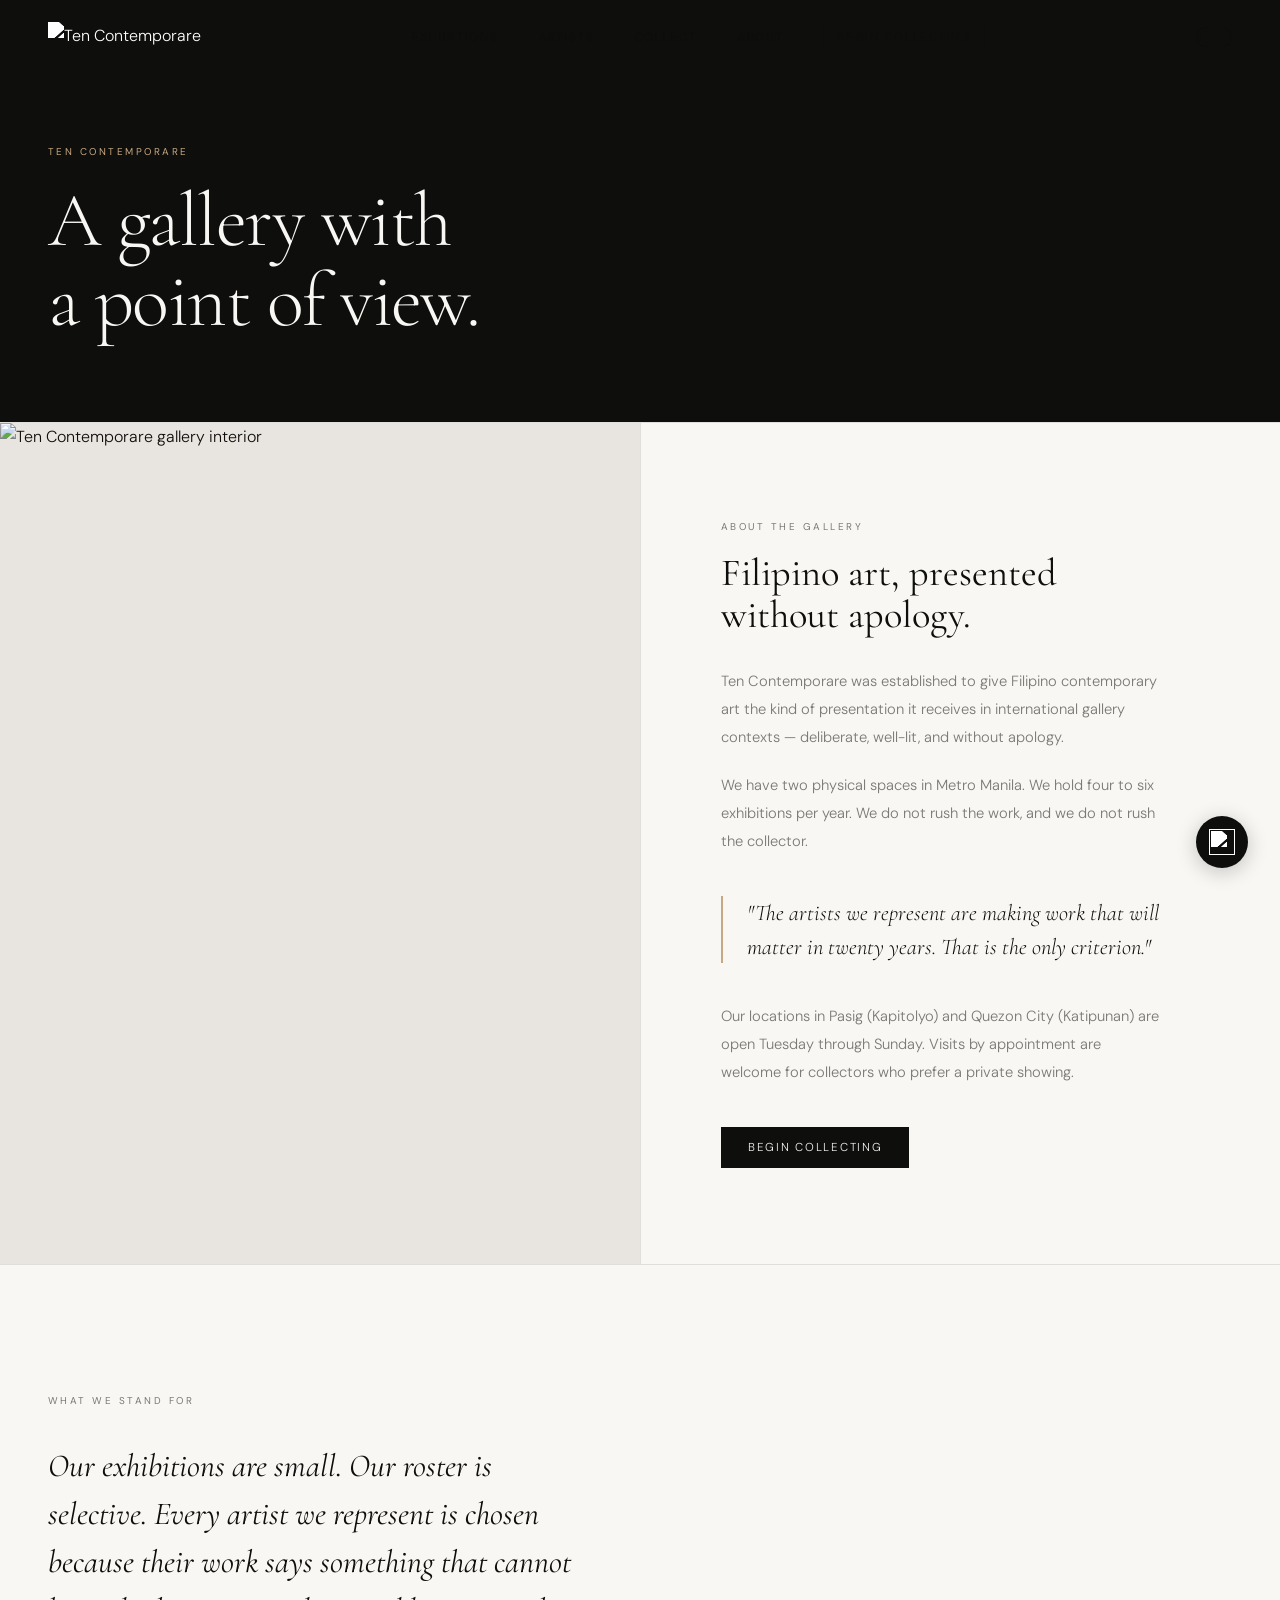
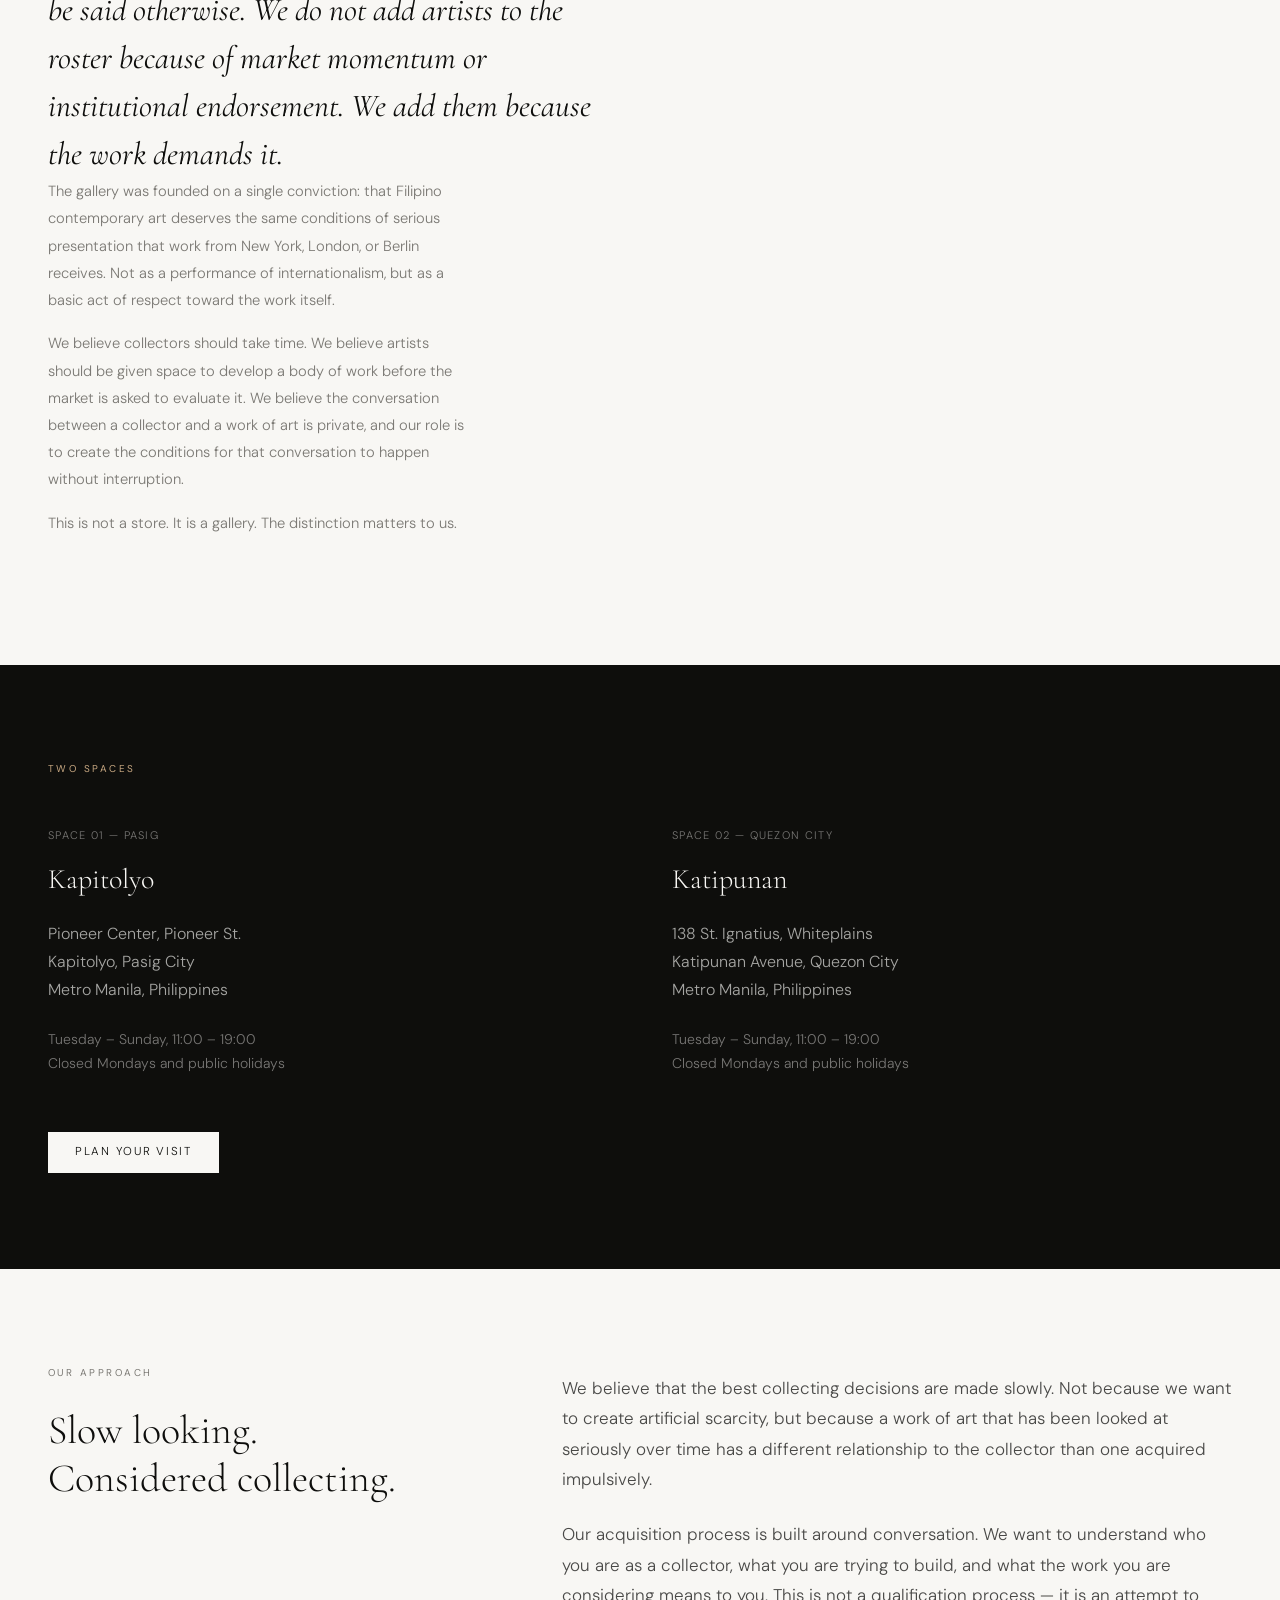
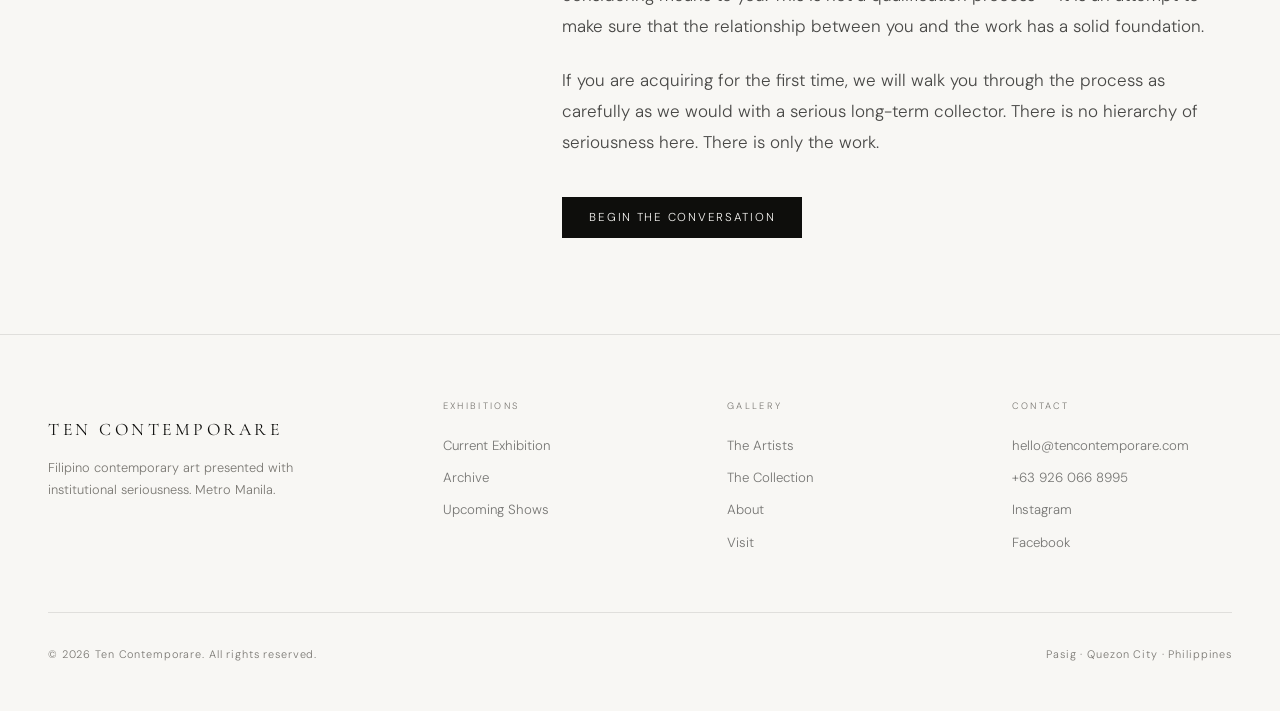
==== about.html @ de9a2a3c "Add multi-page site with dark mode, flatten structure - Bring in 6 sub-pages: about, artists, contac" ====
<!DOCTYPE html>
<html lang="en">
<head>
  <meta charset="UTF-8">
  <meta name="viewport" content="width=device-width, initial-scale=1.0">
  <title>About — Ten Contemporare</title>
  <meta name="description" content="Ten Contemporare is a Filipino contemporary art gallery with spaces in Pasig and Quezon City, Metro Manila. Established to present Filipino art with institutional seriousness.">
  <meta property="og:title" content="About — Ten Contemporare">
  <meta property="og:description" content="A gallery with a point of view. Filipino contemporary art presented with institutional seriousness.">
  <meta property="og:image" content="https://tencontemporare.com/og-image.jpg">
  <meta property="og:url" content="https://tencontemporare.com/about">
  <meta name="twitter:card" content="summary_large_image">
  <link rel="preconnect" href="https://fonts.googleapis.com">
  <link rel="preconnect" href="https://fonts.gstatic.com" crossorigin>
  <link href="https://fonts.googleapis.com/css2?family=Cormorant+Garamond:ital,wght@0,300;0,400;0,600;1,300;1,400;1,600&family=DM+Sans:ital,opsz,wght@0,9..40,300;0,9..40,400;0,9..40,500;1,9..40,300;1,9..40,400&display=swap" rel="stylesheet">
  <link rel="stylesheet" href="main.css">
  <script>(function(){var t=localStorage.getItem('tc-theme');if(t)document.documentElement.setAttribute('data-theme',t);}());</script>
</head>
<body>

<a href="#main" class="skip-link">Skip to content</a>

<div id="scrollProgress"></div>

<nav id="navbar">
  <div class="nav-inner">
    <a href="/" class="nav-logo" aria-label="Ten Contemporare Home">
      <span class="nav-logo-text">Ten Contemporare</span>
    </a>
    <div class="nav-links">
      <a href="/exhibitions">Exhibitions</a>
      <a href="/artists">Artists</a>
      <a href="/#collect">Collect</a>
      <a href="/about" aria-current="page">About</a>
      <a href="/#collect" class="nav-cta">Begin Collecting</a>
    </div>
    <button class="theme-toggle" role="switch" aria-checked="false" aria-label="Switch to dark mode"></button>
    <button class="nav-menu-btn" id="menuBtn" aria-label="Open menu">
      <span></span><span></span>
    </button>
  </div>
</nav>

<div class="mobile-menu" id="mobileMenu">
  <a href="/exhibitions" class="mm-link">Exhibitions</a>
  <a href="/artists" class="mm-link">Artists</a>
  <a href="/#collect" class="mm-link">Collect</a>
  <a href="/about" class="mm-link">About</a>
  <a href="/#collect" class="mm-link mm-cta">Begin Collecting</a>
</div>

<main id="main">

<!-- ═══════════════════════════
     PAGE HEADER
════════════════════════════ -->
<header class="inner-header">
  <div style="max-width:1400px;margin:0 auto;">
    <span class="eyebrow gold">Ten Contemporare</span>
    <h1 class="display-title" style="margin-top:1rem;">A gallery with<br>a point of view.</h1>
  </div>
</header>

<!-- ═══════════════════════════
     ABOUT — IMAGE + CONTENT
════════════════════════════ -->
<section class="about-section">
  <div class="about-image">
    <!-- PLACEHOLDER: replace with Ten Contemporare gallery interior photography -->
    <img
      src="https://images.unsplash.com/photo-1518998053901-5348d3961a04?w=1200&q=80"
      alt="Ten Contemporare gallery interior"
      loading="eager"
    >
  </div>
  <div class="about-content">
    <span class="eyebrow">About the Gallery</span>
    <h2 class="about-title">Filipino art, presented<br>without apology.</h2>
    <div class="about-body">
      <p>Ten Contemporare was established to give Filipino contemporary art the kind of presentation it receives in international gallery contexts — deliberate, well-lit, and without apology.</p>
      <p>We have two physical spaces in Metro Manila. We hold four to six exhibitions per year. We do not rush the work, and we do not rush the collector.</p>
    </div>
    <blockquote class="about-quote">
      "The artists we represent are making work that will matter in twenty years. That is the only criterion."
    </blockquote>
    <div class="about-body">
      <p>Our locations in Pasig (Kapitolyo) and Quezon City (Katipunan) are open Tuesday through Sunday. Visits by appointment are welcome for collectors who prefer a private showing.</p>
    </div>
    <a href="/#collect" class="btn-primary" style="margin-top:2.5rem;">Begin Collecting</a>
  </div>
</section>

<!-- ═══════════════════════════
     GALLERY STATEMENT
════════════════════════════ -->
<section class="statement-section">
  <div class="statement-inner">
    <span class="statement-label eyebrow">What We Stand For</span>
    <p class="statement-body">Our exhibitions are small. Our roster is selective. Every artist we represent is chosen because their work says something that cannot be said otherwise. We do not add artists to the roster because of market momentum or institutional endorsement. We add them because the work demands it.</p>
    <div class="statement-detail">
      <p>The gallery was founded on a single conviction: that Filipino contemporary art deserves the same conditions of serious presentation that work from New York, London, or Berlin receives. Not as a performance of internationalism, but as a basic act of respect toward the work itself.</p>
      <p>We believe collectors should take time. We believe artists should be given space to develop a body of work before the market is asked to evaluate it. We believe the conversation between a collector and a work of art is private, and our role is to create the conditions for that conversation to happen without interruption.</p>
      <p>This is not a store. It is a gallery. The distinction matters to us.</p>
    </div>
  </div>
</section>

<!-- ═══════════════════════════
     TWO SPACES
════════════════════════════ -->
<section style="padding:6rem 48px;background:var(--black);">
  <div style="max-width:1400px;margin:0 auto;">
    <span class="eyebrow gold" style="display:block;margin-bottom:3rem;">Two Spaces</span>
    <div style="display:grid;grid-template-columns:1fr 1fr;gap:4rem;">
      <div>
        <p style="color:rgba(248,247,244,0.45);font-size:0.6875rem;letter-spacing:0.12em;text-transform:uppercase;margin-bottom:0.75rem;">Space 01 — Pasig</p>
        <h3 style="font-family:'Cormorant Garamond',serif;font-size:1.75rem;font-weight:300;color:var(--white);margin-bottom:1rem;">Kapitolyo</h3>
        <p style="color:rgba(248,247,244,0.65);line-height:1.75;">Pioneer Center, Pioneer St.<br>Kapitolyo, Pasig City<br>Metro Manila, Philippines</p>
        <p style="margin-top:1.5rem;color:rgba(248,247,244,0.45);font-size:0.875rem;">Tuesday – Sunday, 11:00 – 19:00<br>Closed Mondays and public holidays</p>
      </div>
      <div>
        <p style="color:rgba(248,247,244,0.45);font-size:0.6875rem;letter-spacing:0.12em;text-transform:uppercase;margin-bottom:0.75rem;">Space 02 — Quezon City</p>
        <h3 style="font-family:'Cormorant Garamond',serif;font-size:1.75rem;font-weight:300;color:var(--white);margin-bottom:1rem;">Katipunan</h3>
        <p style="color:rgba(248,247,244,0.65);line-height:1.75;">138 St. Ignatius, Whiteplains<br>Katipunan Avenue, Quezon City<br>Metro Manila, Philippines</p>
        <p style="margin-top:1.5rem;color:rgba(248,247,244,0.45);font-size:0.875rem;">Tuesday – Sunday, 11:00 – 19:00<br>Closed Mondays and public holidays</p>
      </div>
    </div>
    <div style="margin-top:3.5rem;">
      <a href="/visit" class="btn-primary light">Plan Your Visit</a>
    </div>
  </div>
</section>

<!-- ═══════════════════════════
     APPROACH
════════════════════════════ -->
<section style="padding:6rem 48px;">
  <div style="max-width:1400px;margin:0 auto;display:grid;grid-template-columns:1fr 1.6fr;gap:6rem;align-items:start;">
    <div>
      <span class="eyebrow">Our Approach</span>
      <h2 style="font-family:'Cormorant Garamond',serif;font-size:2.5rem;font-weight:300;line-height:1.2;margin-top:1.5rem;">Slow looking.<br>Considered collecting.</h2>
    </div>
    <div style="padding-top:0.5rem;">
      <p style="font-size:1.0625rem;line-height:1.8;color:rgba(14,14,12,0.75);margin-bottom:1.5rem;">We believe that the best collecting decisions are made slowly. Not because we want to create artificial scarcity, but because a work of art that has been looked at seriously over time has a different relationship to the collector than one acquired impulsively.</p>
      <p style="font-size:1.0625rem;line-height:1.8;color:rgba(14,14,12,0.75);margin-bottom:1.5rem;">Our acquisition process is built around conversation. We want to understand who you are as a collector, what you are trying to build, and what the work you are considering means to you. This is not a qualification process — it is an attempt to make sure that the relationship between you and the work has a solid foundation.</p>
      <p style="font-size:1.0625rem;line-height:1.8;color:rgba(14,14,12,0.75);">If you are acquiring for the first time, we will walk you through the process as carefully as we would with a serious long-term collector. There is no hierarchy of seriousness here. There is only the work.</p>
      <a href="/#collect" class="btn-primary" style="margin-top:2.5rem;display:inline-block;">Begin the Conversation</a>
    </div>
  </div>
</section>

</main>

<!-- ═══════════════════════════
     FOOTER
════════════════════════════ -->
<footer>
  <div class="footer-inner">
    <div class="footer-top">
      <div>
        <p class="footer-brand-name">Ten Contemporare</p>
        <p class="footer-brand-line">Filipino contemporary art presented with institutional seriousness. Metro Manila.</p>
      </div>
      <div class="footer-col">
        <span class="fc-label">Exhibitions</span>
        <a href="/exhibitions">Current Exhibition</a>
        <a href="/exhibitions">Archive</a>
        <a href="/#collect">Upcoming Shows</a>
      </div>
      <div class="footer-col">
        <span class="fc-label">Gallery</span>
        <a href="/artists">The Artists</a>
        <a href="/works">The Collection</a>
        <a href="/about">About</a>
        <a href="/visit">Visit</a>
      </div>
      <div class="footer-col">
        <span class="fc-label">Contact</span>
        <a href="mailto:hello@tencontemporare.com">hello@tencontemporare.com</a>
        <a href="tel:+639260668995">+63 926 066 8995</a>
        <a href="https://instagram.com/tencontemporare" target="_blank" rel="noopener">Instagram</a>
        <a href="https://facebook.com/tencontemporare" target="_blank" rel="noopener">Facebook</a>
      </div>
    </div>
    <div class="footer-bottom">
      <p>&copy; 2026 Ten Contemporare. All rights reserved.</p>
      <p>Pasig · Quezon City · Philippines</p>
    </div>
  </div>
</footer>

<script src="https://unpkg.com/lenis@1.1.14/dist/lenis.min.js"></script>
<script src="https://cdnjs.cloudflare.com/ajax/libs/gsap/3.12.5/gsap.min.js"></script>
<script src="https://cdnjs.cloudflare.com/ajax/libs/gsap/3.12.5/ScrollTrigger.min.js"></script>
<script src="main.js"></script>
</body>
</html>
---- main.css ----
/* ═══════════════════════════════════════
   Ten Contemporare — Main Stylesheet
   White cube. Warm restraint.
   Cormorant Garamond + DM Sans Light
   Inspired by Hermès, Dior, white cube gallery tradition
════════════════════════════════════════ */

*, *::before, *::after { margin: 0; padding: 0; box-sizing: border-box; }

:root {
  --white:  #F8F7F4;   /* gallery wall — warm off-white */
  --black:  #0E0E0C;   /* warm near-black — all type, borders, wordmark */
  --gold:   #C8A882;   /* single warm accent — used sparingly */
  --mid:    #7A7873;   /* captions, dates, metadata only */
  --border: rgba(14,14,12,0.1);
  --border-strong: rgba(14,14,12,0.18);

  /* Dark section (video) */
  --dark-bg: #0a0a09;
  --dark-border: rgba(248,247,244,0.08);
  --glass: rgba(248,247,244,0.04);
}

html { scroll-behavior: auto; }

body {
  font-family: 'DM Sans', sans-serif;
  font-weight: 300;
  background: var(--white);
  color: var(--black);
  line-height: 1.7;
  -webkit-font-smoothing: antialiased;
  -moz-osx-font-smoothing: grayscale;
  overflow-x: hidden;
}

img { display: block; max-width: 100%; }
a { text-decoration: none; color: inherit; }

/* ── Focus visible — keyboard nav (WCAG AA) ── */
:focus { outline: none; }

:focus-visible {
  outline: 2px solid var(--gold);
  outline-offset: 3px;
}

/* Darker ring on light-bg interactive elements */
.btn-primary:focus-visible,
.btn-secondary:focus-visible,
.nav-cta:focus-visible {
  outline-color: var(--black);
  outline-offset: 4px;
}

/* Skip link for keyboard users */
.skip-link {
  position: absolute;
  top: -100%;
  left: 1rem;
  padding: 0.6em 1.2em;
  background: var(--black);
  color: var(--white);
  font-size: 0.8rem;
  letter-spacing: 0.1em;
  z-index: 99999;
  transition: top 0.2s;
}
.skip-link:focus { top: 1rem; }

/* ── Loader ── */
#loader {
  position: fixed;
  inset: 0;
  background: var(--white);
  z-index: 9999;
  display: flex;
  align-items: center;
  justify-content: center;
  transition: opacity 0.7s ease;
}

.loader-content {
  display: flex;
  flex-direction: column;
  align-items: center;
  gap: 1.75rem;
}

.loader-logo {
  height: 36px;
  width: auto;
}

.loader-wordmark {
  font-family: 'Cormorant Garamond', serif;
  font-size: 1.1rem;
  font-weight: 400;
  letter-spacing: 0.35em;
  text-transform: uppercase;
  color: var(--black);
  opacity: 0.7;
}

.loader-text {
  font-size: 0.6rem;
  letter-spacing: 0.35em;
  text-transform: uppercase;
  color: var(--mid);
}

.loader-bar-track {
  width: 160px;
  height: 1px;
  background: var(--border);
}

.loader-bar-fill {
  height: 100%;
  width: 0%;
  background: var(--gold);
  transition: width 0.3s ease;
}

/* ── Scroll Progress ── */
#scrollProgress {
  position: fixed;
  top: 0; left: 0;
  height: 1px;
  width: 0%;
  background: var(--gold);
  z-index: 10000;
  transition: width 0.1s linear;
}

/* ── Navbar ── */
#navbar {
  position: fixed;
  top: 0;
  left: 0; right: 0;
  z-index: 1000;
  transition: all 0.5s cubic-bezier(0.16,1,0.3,1);
}

.nav-inner {
  max-width: 100%;
  margin: 0 auto;
  padding: 22px 48px;
  display: flex;
  justify-content: space-between;
  align-items: center;
  transition: all 0.5s cubic-bezier(0.16,1,0.3,1);
}

/* Nav starts transparent over hero */
#navbar .nav-inner { background: transparent; }

#navbar.nav-scrolled .nav-inner {
  background: rgba(248,247,244,0.92);
  backdrop-filter: blur(20px);
  -webkit-backdrop-filter: blur(20px);
  border-bottom: 1px solid var(--border);
  padding: 16px 48px;
}

/* Dark context (over video section) */
#navbar.nav-dark .nav-logo-text,
#navbar.nav-dark .nav-links a { color: rgba(248,247,244,0.8); }
#navbar.nav-dark .nav-cta { border-color: rgba(248,247,244,0.3); color: rgba(248,247,244,0.85); }

.nav-logo {
  display: flex;
  align-items: center;
  gap: 0.75rem;
}

.nav-logo-text {
  font-family: 'Cormorant Garamond', serif;
  font-size: 1rem;
  font-weight: 400;
  letter-spacing: 0.2em;
  text-transform: uppercase;
  color: var(--black);
  transition: color 0.3s;
}

.nav-logo-img {
  height: 30px;
  width: auto;
  display: block;
  filter: brightness(0) invert(1);
  transition: filter 0.35s ease;
}
#navbar.nav-scrolled .nav-logo-img { filter: none; }
html[data-theme="dark"] #navbar.nav-scrolled .nav-logo-img { filter: brightness(0) invert(1); }

/* Loader logo */
.loader-logo {
  width: 56px;
  height: auto;
  margin-bottom: 1.75rem;
  opacity: 0.75;
}

/* Mobile menu logo */
.mm-logo {
  width: 44px;
  height: auto;
  opacity: 0.7;
  margin-bottom: 0.5rem;
}
html[data-theme="dark"] .mm-logo { filter: brightness(0) invert(1); }

/* Footer logo */
.footer-logo {
  width: 44px;
  height: auto;
  opacity: 0.65;
  margin-bottom: 1rem;
  display: block;
}
html[data-theme="dark"] .footer-logo { filter: brightness(0) invert(1); }

.nav-links {
  display: flex;
  align-items: center;
  gap: 2.5rem;
}

.nav-links a {
  font-size: 0.72rem;
  font-weight: 400;
  letter-spacing: 0.15em;
  text-transform: uppercase;
  color: var(--black);
  opacity: 0.65;
  transition: opacity 0.2s, color 0.3s;
}

.nav-links a:hover { opacity: 1; }

.nav-cta {
  opacity: 1 !important;
  border: 1px solid var(--border-strong) !important;
  padding: 0.4em 1.1em;
  border-radius: 0;
  transition: background 0.25s, color 0.25s, border-color 0.25s !important;
}

.nav-cta:hover {
  background: var(--black) !important;
  color: var(--white) !important;
  border-color: var(--black) !important;
}

.nav-menu-btn {
  display: none;
  flex-direction: column;
  gap: 5px;
  background: none;
  border: none;
  cursor: pointer;
  padding: 4px;
}

.nav-menu-btn span {
  display: block;
  width: 22px;
  height: 1px;
  background: var(--black);
  transition: all 0.3s ease;
}

.mobile-menu {
  position: fixed;
  inset: 0;
  background: var(--white);
  z-index: 999;
  display: flex;
  flex-direction: column;
  align-items: center;
  justify-content: center;
  gap: 2.5rem;
  opacity: 0;
  pointer-events: none;
  transition: opacity 0.3s ease;
}

.mobile-menu.open { opacity: 1; pointer-events: all; }

.mm-link {
  font-family: 'Cormorant Garamond', serif;
  font-size: 2.4rem;
  font-weight: 400;
  letter-spacing: 0.1em;
  color: var(--black);
  opacity: 0.7;
  transition: opacity 0.2s;
}

.mm-link:hover, .mm-cta { opacity: 1; }

/* ── Theme toggle switch ── */
.theme-toggle {
  background: none;
  border: 1px solid var(--border-strong);
  cursor: pointer;
  width: 36px;
  height: 20px;
  border-radius: 10px;
  position: relative;
  flex-shrink: 0;
  transition: background 0.25s, border-color 0.25s;
  padding: 0;
}
.theme-toggle::after {
  content: '';
  position: absolute;
  top: 3px;
  left: 3px;
  width: 12px;
  height: 12px;
  background: var(--black);
  border-radius: 50%;
  transition: transform 0.25s, background 0.25s;
}
html[data-theme="dark"] .theme-toggle {
  background: rgba(248,247,244,0.12);
  border-color: rgba(248,247,244,0.3);
}
html[data-theme="dark"] .theme-toggle::after {
  background: var(--white);
  transform: translateX(16px);
}
#navbar.nav-dark .theme-toggle { border-color: rgba(248,247,244,0.3); }
#navbar.nav-dark .theme-toggle::after { background: rgba(248,247,244,0.8); }

/* ── .bg-dark — always-dark sections (two-spaces, getting-here CTAs) ── */
.bg-dark {
  background: var(--dark-bg);
}

/* ── Buttons ── */
.btn-primary {
  display: inline-flex;
  align-items: center;
  background: var(--black);
  color: var(--white);
  padding: 0.85em 2.25em;
  font-family: 'DM Sans', sans-serif;
  font-weight: 300;
  font-size: 0.72rem;
  letter-spacing: 0.15em;
  text-transform: uppercase;
  border: 1px solid var(--black);
  transition: background 0.25s, color 0.25s;
}

.btn-primary:hover {
  background: transparent;
  color: var(--black);
}

.btn-primary.light {
  background: var(--white);
  color: var(--black);
  border-color: var(--white);
}

.btn-primary.light:hover {
  background: transparent;
  color: var(--white);
  border-color: rgba(248,247,244,0.5);
}

.btn-secondary {
  display: inline-flex;
  align-items: center;
  background: transparent;
  color: var(--black);
  padding: 0.85em 2.25em;
  font-size: 0.72rem;
  font-weight: 300;
  letter-spacing: 0.15em;
  text-transform: uppercase;
  border: 1px solid var(--border-strong);
  transition: background 0.25s, color 0.25s;
}

.btn-secondary:hover {
  background: var(--black);
  color: var(--white);
  border-color: var(--black);
}

.btn-ghost {
  display: inline-flex;
  align-items: center;
  gap: 0.6rem;
  background: transparent;
  color: var(--mid);
  font-size: 0.7rem;
  font-weight: 300;
  letter-spacing: 0.15em;
  text-transform: uppercase;
  border: none;
  cursor: pointer;
  font-family: 'DM Sans', sans-serif;
  transition: color 0.2s;
}

.btn-ghost:hover { color: var(--black); }

/* ── Section commons ── */
.eyebrow {
  font-size: 0.62rem;
  letter-spacing: 0.25em;
  text-transform: uppercase;
  color: var(--mid);
  font-weight: 400;
  margin-bottom: 1rem;
  display: block;
}

.eyebrow.gold { color: var(--gold); }

.display-title {
  font-family: 'Cormorant Garamond', serif;
  font-weight: 400;
  line-height: 1.0;
  letter-spacing: -0.02em;
  color: var(--black);
}

.section-rule {
  width: 40px;
  height: 1px;
  background: var(--border-strong);
  margin: 3rem 0;
}

/* ═══════════════════════════
   HERO — Looping video bg
════════════════════════════ */
#hero {
  min-height: 100vh;
  display: flex;
  flex-direction: column;
  justify-content: flex-end;
  padding: 0 48px 6rem;
  position: relative;
  background: var(--dark-bg);
  overflow: hidden;
  z-index: 1;
}

/* Video fill */
.hero-video-bg {
  position: absolute;
  inset: 0;
  z-index: 0;
}

.hero-video-bg video {
  width: 100%;
  height: 100%;
  object-fit: cover;
}

/* Gradient overlay — preserves legibility without killing the video */
.hero-overlay {
  position: absolute;
  inset: 0;
  z-index: 2;
  background: linear-gradient(
    160deg,
    rgba(10,10,9,0.22) 0%,
    rgba(10,10,9,0.50) 55%,
    rgba(10,10,9,0.80) 100%
  );
}

/* All interactive/text children sit above video + overlay */
.hero-top-rule,
.hero-content,
.hero-scroll-hint,
.hero-exhibition-bar { position: relative; z-index: 3; }

/* Hero text — light on dark */
#hero .hero-eyebrow  { color: rgba(248,247,244,0.5); }
#hero .hero-title    { color: var(--white); }
#hero .hero-title em { color: rgba(248,247,244,0.38); }
#hero .hero-statement { color: rgba(248,247,244,0.5); }
#hero .hero-scroll-hint { color: rgba(248,247,244,0.38); }
#hero .scroll-line { background: linear-gradient(to bottom, rgba(248,247,244,0.22), transparent); }

/* Exhibition bar — frosted strip at bottom of hero */
#hero .hero-exhibition-bar {
  border-top-color: rgba(248,247,244,0.1);
  background: rgba(10,10,9,0.28);
  backdrop-filter: blur(10px);
  -webkit-backdrop-filter: blur(10px);
}
#hero .heb-label         { color: rgba(248,247,244,0.38); }
#hero .heb-title         { color: rgba(248,247,244,0.85); }
#hero .heb-link          { color: rgba(248,247,244,0.42); }
#hero .heb-link:hover    { color: var(--white); }

/* Buttons on dark hero */
#hero .btn-primary {
  background: var(--white);
  color: var(--black);
  border-color: var(--white);
}
#hero .btn-primary:hover {
  background: transparent;
  color: var(--white);
  border-color: rgba(248,247,244,0.45);
}
#hero .btn-secondary {
  color: rgba(248,247,244,0.8);
  border-color: rgba(248,247,244,0.28);
}
#hero .btn-secondary:hover {
  background: rgba(248,247,244,0.08);
  color: var(--white);
  border-color: rgba(248,247,244,0.5);
}

.hero-top-rule {
  position: absolute;
  top: 0; left: 0; right: 0;
  height: 1px;
  background: var(--border);
}

.hero-content {
  max-width: 1200px;
  width: 100%;
}

.hero-eyebrow {
  font-size: 0.62rem;
  letter-spacing: 0.25em;
  text-transform: uppercase;
  color: var(--mid);
  font-weight: 400;
  margin-bottom: 2.5rem;
  opacity: 0;
  animation: fadeUp 1s ease forwards 0.4s;
}

.hero-title {
  font-family: 'Cormorant Garamond', serif;
  font-size: clamp(64px, 10vw, 130px);
  font-weight: 400;
  line-height: 1.0;
  letter-spacing: -0.03em;
  color: var(--black);
  margin-bottom: 3rem;
  opacity: 0;
  animation: fadeUp 1s ease forwards 0.6s;
}

.hero-title em {
  font-style: italic;
  color: var(--mid);
}

.hero-statement {
  max-width: 560px;
  font-size: 1rem;
  color: var(--mid);
  line-height: 1.8;
  font-weight: 300;
  margin-bottom: 3rem;
  opacity: 0;
  animation: fadeUp 1s ease forwards 0.8s;
}

.hero-actions {
  display: flex;
  gap: 1rem;
  align-items: center;
  flex-wrap: wrap;
  opacity: 0;
  animation: fadeUp 1s ease forwards 1s;
}

.hero-scroll-hint {
  position: absolute;
  right: 48px;
  bottom: 5rem;
  display: flex;
  flex-direction: column;
  align-items: center;
  gap: 0.75rem;
  font-size: 0.6rem;
  letter-spacing: 0.25em;
  text-transform: uppercase;
  color: var(--mid);
  writing-mode: vertical-rl;
  opacity: 0;
  animation: fadeIn 1s ease forwards 1.4s;
}

.scroll-line {
  width: 1px;
  height: 48px;
  background: linear-gradient(to bottom, var(--border-strong), transparent);
  animation: scrollPulse 2s ease-in-out infinite;
}

/* ── Hero exhibition ticker ── */
.hero-exhibition-bar {
  position: absolute;
  bottom: 0; left: 0; right: 0;
  border-top: 1px solid var(--border);
  display: flex;
  align-items: center;
  padding: 1.1rem 48px;
  gap: 2rem;
}

.heb-label {
  font-size: 0.6rem;
  letter-spacing: 0.25em;
  text-transform: uppercase;
  color: var(--mid);
  flex-shrink: 0;
}

.heb-title {
  font-family: 'Cormorant Garamond', serif;
  font-size: 1rem;
  font-weight: 400;
  font-style: italic;
  color: var(--black);
}

.heb-link {
  font-size: 0.62rem;
  letter-spacing: 0.15em;
  text-transform: uppercase;
  color: var(--mid);
  margin-left: auto;
  flex-shrink: 0;
  transition: color 0.2s;
}

.heb-link:hover { color: var(--black); }

/* ═══════════════════════════
   HERO SLIDESHOW — full-bleed crossfade
════════════════════════════ */
#heroSlideshow {
  position: absolute;
  inset: 0;
  z-index: 1;
  overflow: hidden;
  pointer-events: none;
}

.hs-slide {
  position: absolute;
  inset: 0;
  opacity: 0;
  transition: opacity 2s cubic-bezier(0.4,0,0.2,1);
  overflow: hidden;
}

.hs-slide.active {
  opacity: 1;
}

.hs-slide-img {
  width: 100%;
  height: 100%;
  object-fit: cover;
  display: block;
}

.hs-slide.active .hs-slide-img {
  animation: hsKenBurns 16s ease-in-out forwards;
}

@keyframes hsKenBurns {
  from { transform: scale(1.0) translate(0, 0); }
  to   { transform: scale(1.06) translate(-1%, 0.5%); }
}

/* Thin progress line at top of hero */
.hs-progress-bar {
  position: absolute;
  top: 0; left: 0;
  height: 2px;
  background: var(--gold);
  width: 0;
  opacity: 0.7;
  z-index: 3;
  pointer-events: none;
}

/* Vertical dash nav — right edge */
.hs-nav {
  position: absolute;
  right: 1.75rem;
  top: 50%;
  transform: translateY(-50%);
  z-index: 3;
  display: flex;
  flex-direction: column;
  gap: 8px;
  pointer-events: all;
}

.hs-dot {
  display: block;
  width: 2px;
  height: 14px;
  background: rgba(248,247,244,0.25);
  border: none;
  padding: 0;
  cursor: pointer;
  transition: background 0.4s, height 0.4s;
}

.hs-dot.active {
  background: var(--gold);
  height: 26px;
}

/* Exhibition bar text fade on slide change */
.heb-label,
.heb-title { transition: opacity 0.4s ease; }

@media (max-width: 768px) {
  .hs-nav { display: none; }
  .hs-progress-bar { opacity: 0.45; }
}

/* ═══════════════════════════
   ARTWORKS SHOWCASE — alternating rows
════════════════════════════ */
.artworks-section {
  background: var(--white);
  border-top: 1px solid var(--border);
  position: relative;
  z-index: 1;
}

.artworks-header {
  padding: 6rem 48px 3rem;
  max-width: 1400px;
  margin: 0 auto;
  display: flex;
  justify-content: space-between;
  align-items: flex-end;
}

.artwork-row {
  display: grid;
  grid-template-columns: 1fr 1fr;
  border-top: 1px solid var(--dark-border);
  align-items: center;
  gap: 0;
}

.artwork-row.reversed { grid-template-columns: 1fr 1fr; }

/* Image cell — image floats with shadow */
.artwork-media {
  display: flex;
  align-items: center;
  justify-content: center;
  padding: 5rem 4rem;
  background: var(--white);
  min-height: 60vh;
}

.artwork-media img {
  max-height: 480px;
  max-width: 100%;
  width: auto;
  object-fit: contain;
  filter: none;
  transition: transform 1s cubic-bezier(0.16,1,0.3,1),
              box-shadow 0.8s ease;
  box-shadow: 0 12px 48px rgba(0,0,0,0.55);
}

.artwork-row:hover .artwork-media img {
  transform: scale(1.025);
  box-shadow: 0 24px 72px rgba(0,0,0,0.7);
}

/* Text cell */
.artwork-info {
  padding: 5rem;
  display: flex;
  flex-direction: column;
  justify-content: center;
  background: var(--white);
  border-left: 1px solid var(--border);
}

.artwork-row.reversed .artwork-media { order: 2; }
.artwork-row.reversed .artwork-info  {
  order: 1;
  border-left: none;
  border-right: 1px solid var(--border);
}

.artwork-index {
  font-size: 0.58rem;
  letter-spacing: 0.25em;
  text-transform: uppercase;
  color: var(--mid);
  margin-bottom: 2rem;
  display: block;
}

.artwork-title {
  font-family: 'Cormorant Garamond', serif;
  font-size: clamp(2rem, 3.5vw, 3.5rem);
  font-weight: 400;
  line-height: 1.05;
  letter-spacing: -0.02em;
  color: var(--black);
  margin-bottom: 1rem;
}

.artwork-title em { font-style: italic; color: var(--mid); }

.artwork-artist {
  font-size: 0.72rem;
  letter-spacing: 0.14em;
  text-transform: uppercase;
  color: var(--gold);
  margin-bottom: 2rem;
  font-weight: 400;
}

.artwork-desc {
  font-size: 0.9rem;
  color: var(--mid);
  line-height: 1.88;
  max-width: 380px;
  font-weight: 300;
  margin-bottom: 2.5rem;
}

.artwork-link {
  display: inline-block;
  font-size: 0.62rem;
  letter-spacing: 0.2em;
  text-transform: uppercase;
  color: rgba(14,14,12,0.6);
  border-bottom: 1px solid var(--border-strong);
  padding-bottom: 2px;
  align-self: flex-start;
  cursor: pointer;
  transition: color 0.2s, border-color 0.2s;
}
.artwork-link:hover { color: var(--black); border-color: var(--black); }

/* ═══════════════════════════
   GALLERY STATEMENT
════════════════════════════ */
.statement-section {
  padding: 8rem 48px;
  border-top: 1px solid var(--border);
  display: grid;
  grid-template-columns: 1fr 1fr;
  gap: 6rem;
  align-items: center;
  max-width: 1400px;
  margin: 0 auto;
}

.statement-label {
  font-size: 0.62rem;
  letter-spacing: 0.25em;
  text-transform: uppercase;
  color: var(--mid);
  margin-bottom: 2rem;
  display: block;
}

.statement-body {
  font-family: 'Cormorant Garamond', serif;
  font-size: clamp(1.6rem, 2.5vw, 2.2rem);
  font-weight: 400;
  line-height: 1.5;
  color: var(--black);
  font-style: italic;
}

.statement-detail {
  font-size: 0.92rem;
  color: var(--mid);
  line-height: 1.85;
  max-width: 420px;
}

.statement-detail p + p { margin-top: 1rem; }

/* ═══════════════════════════
   SCROLL VIDEO SECTION
════════════════════════════ */
.scroll-animation {
  height: 350vh;
  position: relative;
  z-index: 1;
}

.scroll-sticky {
  position: sticky;
  top: 0;
  height: 100vh;
  width: 100%;
  overflow: hidden;
  background: var(--dark-bg);
}

#heroVideo {
  position: absolute;
  top: 50%;
  left: 50%;
  transform: translate(-50%, -50%);
  min-width: 100%;
  min-height: 100%;
  width: auto;
  height: auto;
  object-fit: cover;
  background: var(--dark-bg);
  will-change: transform;
}

/* Annotation cards — dark context */
.annotation-card {
  position: absolute;
  bottom: 8vh;
  left: 5vw;
  max-width: 320px;
  background: var(--glass);
  border: 1px solid var(--dark-border);
  backdrop-filter: blur(24px);
  -webkit-backdrop-filter: blur(24px);
  padding: 2rem 2rem 2rem 1.75rem;
  opacity: 0;
  transform: translateY(16px);
  transition: opacity 0.5s ease, transform 0.5s ease;
  pointer-events: none;
  z-index: 10;
}

.annotation-card::before {
  content: '';
  position: absolute;
  left: 0; top: 0; bottom: 0;
  width: 2px;
  background: var(--gold);
}

.annotation-card.visible {
  opacity: 1;
  transform: translateY(0);
  pointer-events: auto;
}

.card-number {
  font-size: 0.58rem;
  letter-spacing: 0.25em;
  text-transform: uppercase;
  color: var(--gold);
  font-weight: 400;
  margin-bottom: 0.75rem;
}

.card-title {
  font-family: 'Cormorant Garamond', serif;
  font-size: 1.25rem;
  font-weight: 400;
  margin-bottom: 0.5rem;
  color: rgba(248,247,244,0.9);
}

.card-desc {
  font-size: 0.8rem;
  color: rgba(248,247,244,0.4);
  line-height: 1.65;
  margin-bottom: 1rem;
  font-weight: 300;
}

.card-stat-number {
  font-family: 'Cormorant Garamond', serif;
  font-size: 2.4rem;
  font-weight: 400;
  color: var(--gold);
  display: block;
  line-height: 1;
}

.card-stat-label {
  font-size: 0.62rem;
  color: rgba(248,247,244,0.3);
  letter-spacing: 0.15em;
  text-transform: uppercase;
  margin-top: 0.25rem;
  display: block;
  font-weight: 400;
}

/* ═══════════════════════════
   CURRENT EXHIBITION
════════════════════════════ */
.exhibition-feature {
  display: grid;
  grid-template-columns: 1fr 1fr;
  min-height: 80vh;
  border-top: 1px solid var(--border);
  position: relative;
  z-index: 1;
}

.ef-image {
  position: relative;
  overflow: hidden;
  background: #e8e4df;
}

.ef-image img {
  width: 100%;
  height: 100%;
  object-fit: cover;
  object-position: center;
  transition: transform 0.8s ease;
}

.exhibition-feature:hover .ef-image img { transform: scale(1.03); }

.ef-content {
  padding: 5rem;
  display: flex;
  flex-direction: column;
  justify-content: center;
  background: var(--white);
  border-left: 1px solid var(--border);
}

.ef-meta {
  font-size: 0.62rem;
  letter-spacing: 0.25em;
  text-transform: uppercase;
  color: var(--mid);
  margin-bottom: 2rem;
  display: block;
}

.ef-title {
  font-family: 'Cormorant Garamond', serif;
  font-size: clamp(2.8rem, 4vw, 5rem);
  font-weight: 400;
  line-height: 1.0;
  letter-spacing: -0.02em;
  margin-bottom: 2rem;
  color: var(--black);
}

.ef-title em { font-style: italic; color: var(--mid); }

.ef-text {
  font-size: 0.93rem;
  color: var(--mid);
  line-height: 1.85;
  max-width: 400px;
  margin-bottom: 3rem;
}

.ef-dates {
  font-size: 0.72rem;
  letter-spacing: 0.1em;
  text-transform: uppercase;
  color: var(--gold);
  margin-bottom: 2.5rem;
}

/* ═══════════════════════════
   PAST EXHIBITIONS
════════════════════════════ */
.exhibitions-section {
  padding: 6rem 48px;
  border-top: 1px solid var(--border);
  background: var(--white);
  position: relative;
  z-index: 1;
}

.section-header {
  display: flex;
  justify-content: space-between;
  align-items: flex-end;
  margin-bottom: 3.5rem;
  max-width: 1400px;
  margin-left: auto;
  margin-right: auto;
}

.section-title {
  font-family: 'Cormorant Garamond', serif;
  font-size: clamp(2rem, 3.5vw, 3.2rem);
  font-weight: 400;
  color: var(--black);
  line-height: 1.1;
  letter-spacing: -0.01em;
}

.section-link {
  font-size: 0.62rem;
  letter-spacing: 0.2em;
  text-transform: uppercase;
  color: var(--mid);
  border-bottom: 1px solid var(--border-strong);
  padding-bottom: 2px;
  transition: color 0.2s, border-color 0.2s;
}

.section-link:hover { color: var(--black); border-color: var(--black); }

.pe-grid {
  max-width: 1400px;
  margin: 0 auto;
  display: grid;
  grid-template-columns: repeat(4, 1fr);
  border-left: 1px solid var(--border);
}

.pe-card {
  display: block;
  border-right: 1px solid var(--border);
  border-bottom: 1px solid var(--border);
  color: var(--black);
  transition: background 0.3s;
}

.pe-card:hover { background: rgba(14,14,12,0.02); }

.pe-img-wrap {
  aspect-ratio: 3/4;
  overflow: hidden;
  background: #e8e4df;
}

.pe-img-wrap img {
  width: 100%;
  height: 100%;
  object-fit: cover;
  transition: transform 0.6s ease;
  filter: grayscale(15%);
}

.pe-card:hover .pe-img-wrap img {
  transform: scale(1.04);
  filter: grayscale(0%);
}

.pe-info {
  padding: 1.5rem 1.5rem 2rem;
  border-top: 1px solid var(--border);
}

.pe-meta {
  font-size: 0.6rem;
  letter-spacing: 0.2em;
  text-transform: uppercase;
  color: var(--mid);
  margin-bottom: 0.5rem;
}

.pe-name {
  font-family: 'Cormorant Garamond', serif;
  font-size: 1.2rem;
  font-weight: 400;
  line-height: 1.2;
  margin-bottom: 0.6rem;
}

.pe-excerpt {
  font-size: 0.8rem;
  color: var(--mid);
  line-height: 1.65;
  font-weight: 300;
}

/* ═══════════════════════════
   ARTISTS
════════════════════════════ */
.artists-section {
  padding: 6rem 48px;
  border-top: 1px solid var(--border);
  background: var(--white);
  position: relative;
  z-index: 1;
}

.artists-grid {
  max-width: 1400px;
  margin: 0 auto;
  display: grid;
  grid-template-columns: repeat(3, 1fr);
  gap: 0;
  border-left: 1px solid var(--border);
  border-top: 1px solid var(--border);
}

.artist-card {
  display: block;
  color: var(--black);
  border-right: 1px solid var(--border);
  border-bottom: 1px solid var(--border);
  transition: background 0.3s;
}

.artist-card:hover { background: rgba(14,14,12,0.02); }

.ac-img-wrap {
  position: relative;
  aspect-ratio: 4/5;
  overflow: hidden;
  background: #e8e4df;
}

.ac-img-wrap img {
  width: 100%;
  height: 100%;
  object-fit: cover;
  object-position: top;
  filter: grayscale(20%);
  transition: transform 0.7s ease, filter 0.5s ease;
}

.artist-card:hover .ac-img-wrap img {
  transform: scale(1.04);
  filter: grayscale(0%);
}

.ac-info {
  padding: 1.75rem 2rem 2.25rem;
  border-top: 1px solid var(--border);
}

.ac-index {
  font-size: 0.58rem;
  letter-spacing: 0.25em;
  text-transform: uppercase;
  color: var(--mid);
  margin-bottom: 0.6rem;
}

.ac-name {
  font-family: 'Cormorant Garamond', serif;
  font-size: 1.5rem;
  font-weight: 400;
  margin-bottom: 0.5rem;
  line-height: 1.1;
}

.ac-medium {
  font-size: 0.75rem;
  color: var(--mid);
  letter-spacing: 0.05em;
  margin-bottom: 0.75rem;
  font-weight: 300;
}

.ac-statement {
  font-size: 0.82rem;
  color: var(--mid);
  line-height: 1.7;
  font-weight: 300;
}

/* ═══════════════════════════
   COLLECT MODAL
════════════════════════════ */
.cm-modal {
  position: fixed;
  inset: 0;
  z-index: 9000;
  display: flex;
  align-items: flex-end;
  justify-content: center;
  pointer-events: none;
  opacity: 0;
  transition: opacity 0.35s ease;
}
.cm-modal.open {
  pointer-events: all;
  opacity: 1;
}
.cm-backdrop {
  position: absolute;
  inset: 0;
  background: rgba(14,14,12,0.65);
  backdrop-filter: blur(4px);
}
.cm-panel {
  position: relative;
  z-index: 1;
  display: grid;
  grid-template-columns: 320px 1fr;
  width: 100%;
  max-width: 960px;
  max-height: 90vh;
  background: var(--white);
  transform: translateY(40px);
  transition: transform 0.45s cubic-bezier(0.16,1,0.3,1);
  overflow: hidden;
}
.cm-modal.open .cm-panel { transform: translateY(0); }

.cm-left {
  background: var(--black);
  display: flex;
  flex-direction: column;
  padding: 3rem 2.5rem;
  position: relative;
  overflow: hidden;
}
.cm-left::before {
  content: '';
  position: absolute;
  inset: 0;
  background: radial-gradient(ellipse at 30% 80%, rgba(200,168,130,0.08) 0%, transparent 65%);
  pointer-events: none;
}
.cm-logo { margin-bottom: auto; }
.cm-logo img {
  width: 80px;
  height: auto;
  opacity: 0.9;
  filter: brightness(0) invert(1);
}
.cm-left-quote { margin: 2rem 0; }
.cm-left-quote p {
  font-family: 'Cormorant Garamond', serif;
  font-size: 1.3rem;
  font-style: italic;
  font-weight: 300;
  color: rgba(248,247,244,0.72);
  line-height: 1.55;
}
.cm-left-foot {
  font-size: 0.6rem;
  letter-spacing: 0.22em;
  text-transform: uppercase;
  color: rgba(248,247,244,0.28);
  margin-top: auto;
}

.cm-right {
  background: var(--white);
  display: flex;
  flex-direction: column;
  overflow-y: auto;
  position: relative;
}
.cm-close {
  position: absolute;
  top: 1.5rem;
  right: 1.75rem;
  width: 28px;
  height: 28px;
  background: none;
  border: none;
  cursor: pointer;
  padding: 0;
  z-index: 2;
  opacity: 0.35;
  transition: opacity 0.2s;
}
.cm-close::before,
.cm-close::after {
  content: '';
  position: absolute;
  top: 50%;
  left: 50%;
  width: 18px;
  height: 1px;
  background: var(--black);
  transform-origin: center;
}
.cm-close::before { transform: translate(-50%,-50%) rotate(45deg); }
.cm-close::after  { transform: translate(-50%,-50%) rotate(-45deg); }
.cm-close:hover   { opacity: 0.8; }
.cm-close:focus-visible { outline: 2px solid var(--gold); outline-offset: 3px; opacity: 0.8; }

#cmFunnel { padding: 3rem; flex: 1; }

.cm-step { display: none; }
.cm-step.active {
  display: block;
  animation: cmStepIn 0.35s cubic-bezier(0.16,1,0.3,1);
}
@keyframes cmStepIn {
  from { opacity: 0; transform: translateY(10px); }
  to   { opacity: 1; transform: translateY(0); }
}

.cm-prog-wrap {
  display: flex;
  align-items: center;
  gap: 0.75rem;
  margin-bottom: 2.5rem;
}
.cm-prog-bar {
  flex: 1;
  height: 1px;
  background: rgba(14,14,12,0.1);
  position: relative;
  overflow: hidden;
}
.cm-prog-fill {
  position: absolute;
  top: 0; left: 0;
  height: 100%;
  background: var(--gold);
  transition: width 0.5s cubic-bezier(0.16,1,0.3,1);
}
.cm-step-lbl {
  font-size: 0.58rem;
  letter-spacing: 0.2em;
  text-transform: uppercase;
  color: rgba(14,14,12,0.35);
  white-space: nowrap;
}

.cm-q {
  font-family: 'Cormorant Garamond', serif;
  font-size: clamp(1.6rem, 2.5vw, 2rem);
  font-weight: 400;
  color: var(--black);
  margin-bottom: 0.6rem;
  line-height: 1.15;
}
.cm-hint {
  font-size: 0.8rem;
  color: var(--mid);
  margin-bottom: 2rem;
  font-weight: 300;
}

.cm-opts {
  border-top: 1px solid var(--border);
  margin-bottom: 2rem;
}
.cm-opt {
  display: flex;
  align-items: center;
  justify-content: space-between;
  padding: 1.1rem 0;
  border: none;
  border-bottom: 1px solid var(--border);
  background: none;
  width: 100%;
  text-align: left;
  cursor: pointer;
  font-family: 'DM Sans', sans-serif;
  transition: padding-left 0.2s, background 0.2s;
}
.cm-opt:hover { padding-left: 0.5rem; background: rgba(14,14,12,0.015); }
.cm-opt.selected { padding-left: 0.5rem; background: rgba(14,14,12,0.03); }
.cm-opt-text { font-size: 0.93rem; font-weight: 300; color: var(--black); }
.cm-opt-arr  { font-size: 0.7rem; color: var(--gold); opacity: 0; transition: opacity 0.2s, transform 0.2s; }
.cm-opt:hover .cm-opt-arr,
.cm-opt.selected .cm-opt-arr { opacity: 1; transform: translateX(4px); }

.cm-checks {
  border-top: 1px solid var(--border);
  margin-bottom: 2rem;
}
.cm-check {
  display: flex;
  align-items: center;
  gap: 1rem;
  padding: 1.1rem 0;
  border-bottom: 1px solid var(--border);
  cursor: pointer;
  transition: background 0.2s;
}
.cm-check:hover { background: rgba(14,14,12,0.02); }
.cm-chk-box {
  width: 14px;
  height: 14px;
  border: 1px solid rgba(14,14,12,0.25);
  flex-shrink: 0;
  position: relative;
  transition: background 0.2s, border-color 0.2s;
}
.cm-check.checked .cm-chk-box { background: var(--black); border-color: var(--black); }
.cm-check.checked .cm-chk-box::after {
  content: '';
  position: absolute;
  left: 3px; top: 6px;
  width: 8px; height: 1px;
  background: var(--white);
  transform: rotate(-45deg) translate(-2px,-2px);
  box-shadow: 4px 0 0 var(--white);
}
.cm-chk-lbl { font-size: 0.9rem; font-weight: 300; color: var(--black); }

.cm-field {
  display: flex;
  flex-direction: column;
  border-bottom: 1px solid var(--border);
  padding: 1.1rem 0 0.65rem;
  transition: border-color 0.2s;
}
.cm-field:first-of-type { border-top: 1px solid var(--border); }
.cm-field:focus-within  { border-bottom-color: var(--black); }
.cm-lbl {
  font-size: 0.58rem;
  letter-spacing: 0.2em;
  text-transform: uppercase;
  color: var(--mid);
  margin-bottom: 0.45rem;
}
.cm-inp {
  background: transparent;
  border: none;
  outline: none;
  font-family: 'DM Sans', sans-serif;
  font-size: 0.93rem;
  font-weight: 300;
  color: var(--black);
  padding: 0;
}
.cm-inp::placeholder { color: rgba(14,14,12,0.25); }

.cm-gdpr {
  display: flex;
  align-items: flex-start;
  gap: 0.75rem;
  margin-top: 1.5rem;
  font-size: 0.75rem;
  color: var(--mid);
  font-weight: 300;
  line-height: 1.6;
}
.cm-gdpr input[type="checkbox"] { margin-top: 2px; flex-shrink: 0; }
.cm-gdpr a { color: var(--black); text-decoration: underline; text-underline-offset: 2px; }
.cm-gdpr-err { display: none; font-size: 0.75rem; color: #c44; margin-top: 0.5rem; }

.cm-nav {
  display: flex;
  align-items: center;
  gap: 1.5rem;
  margin-top: 2rem;
}

.cm-ty { padding: 2rem 0; text-align: left; }
.cm-ty-mark { font-size: 1.4rem; color: var(--gold); margin-bottom: 1.5rem; line-height: 1; }
.cm-ty-title {
  font-family: 'Cormorant Garamond', serif;
  font-size: 2.2rem;
  font-style: italic;
  font-weight: 400;
  color: var(--black);
  margin-bottom: 1rem;
  line-height: 1.2;
}
.cm-ty-text {
  font-size: 0.9rem;
  color: var(--mid);
  line-height: 1.85;
  font-weight: 300;
  max-width: 380px;
  margin-bottom: 2.5rem;
}
.cm-ty-close {
  background: none;
  border: none;
  border-bottom: 1px solid rgba(14,14,12,0.2);
  font-family: 'DM Sans', sans-serif;
  font-size: 0.8rem;
  font-weight: 300;
  color: var(--mid);
  cursor: pointer;
  padding: 0 0 2px;
  transition: color 0.2s, border-color 0.2s;
}
.cm-ty-close:hover { color: var(--black); border-color: var(--black); }

/* ═══════════════════════════
   CHAT WIDGET
════════════════════════════ */
.cw-launcher {
  position: fixed;
  bottom: 2rem;
  right: 2rem;
  width: 52px;
  height: 52px;
  border-radius: 50%;
  background: var(--black);
  border: none;
  cursor: pointer;
  z-index: 8000;
  display: flex;
  align-items: center;
  justify-content: center;
  box-shadow: 0 4px 20px rgba(14,14,12,0.22);
  transition: transform 0.25s cubic-bezier(0.16,1,0.3,1), box-shadow 0.25s;
}
.cw-launcher:hover { transform: scale(1.08); box-shadow: 0 8px 32px rgba(14,14,12,0.3); }
.cw-launcher:focus-visible { outline: 2px solid var(--gold); outline-offset: 3px; }
.cw-launcher-logo {
  width: 26px;
  height: 26px;
  object-fit: contain;
  filter: brightness(0) invert(1);
  transition: opacity 0.2s, transform 0.2s;
}
.cw-launcher-x {
  display: none;
  width: 14px;
  height: 14px;
  position: relative;
}
.cw-launcher-x::before,
.cw-launcher-x::after {
  content: '';
  position: absolute;
  top: 50%; left: 50%;
  width: 14px; height: 1px;
  background: rgba(248,247,244,0.85);
}
.cw-launcher-x::before { transform: translate(-50%,-50%) rotate(45deg); }
.cw-launcher-x::after  { transform: translate(-50%,-50%) rotate(-45deg); }
.cw-launcher.open .cw-launcher-logo { display: none; }
.cw-launcher.open .cw-launcher-x    { display: block; }

.cw-panel {
  position: fixed;
  bottom: 6rem;
  right: 2rem;
  width: 360px;
  max-height: 520px;
  background: var(--white);
  border: 1px solid var(--border);
  box-shadow: 0 12px 52px rgba(14,14,12,0.16), 0 2px 8px rgba(14,14,12,0.08);
  display: flex;
  flex-direction: column;
  z-index: 7999;
  transform: translateY(16px) scale(0.97);
  opacity: 0;
  pointer-events: none;
  transition: transform 0.35s cubic-bezier(0.16,1,0.3,1), opacity 0.28s ease;
  transform-origin: bottom right;
}
.cw-panel.open { transform: translateY(0) scale(1); opacity: 1; pointer-events: all; }

.cw-head {
  background: var(--black);
  padding: 1.1rem 1.25rem;
  display: flex;
  align-items: center;
  gap: 0.75rem;
  flex-shrink: 0;
}
.cw-head-logo { width: 24px; height: 24px; object-fit: contain; filter: brightness(0) invert(1); flex-shrink: 0; }
.cw-head-info { flex: 1; }
.cw-head-name {
  font-family: 'Cormorant Garamond', serif;
  font-size: 0.95rem;
  font-weight: 400;
  color: rgba(248,247,244,0.9);
  line-height: 1.1;
}
.cw-head-sub {
  font-size: 0.58rem;
  letter-spacing: 0.14em;
  text-transform: uppercase;
  color: rgba(248,247,244,0.32);
  display: block;
  margin-top: 0.15rem;
}
.cw-head-dot {
  width: 7px;
  height: 7px;
  border-radius: 50%;
  background: #4caf7d;
  flex-shrink: 0;
}

.cw-messages {
  flex: 1;
  overflow-y: auto;
  padding: 1.25rem 1.1rem;
  display: flex;
  flex-direction: column;
  gap: 0.9rem;
  scroll-behavior: smooth;
}
.cw-messages::-webkit-scrollbar { width: 3px; }
.cw-messages::-webkit-scrollbar-thumb { background: var(--border-strong); }

.cw-msg { display: flex; flex-direction: column; gap: 0.3rem; max-width: 88%; }
.cw-msg.bot  { align-self: flex-start; }
.cw-msg.user { align-self: flex-end; }
.cw-bubble {
  padding: 0.65rem 0.9rem;
  font-size: 0.83rem;
  line-height: 1.65;
  font-weight: 300;
  white-space: pre-wrap;
}
.cw-msg.bot  .cw-bubble { background: rgba(14,14,12,0.04); color: var(--black); border-radius: 0 6px 6px 6px; }
.cw-msg.user .cw-bubble { background: var(--black); color: rgba(248,247,244,0.88); border-radius: 6px 0 6px 6px; font-family: 'DM Sans', sans-serif; }

.cw-quick-replies { display: flex; flex-wrap: wrap; gap: 0.35rem; margin-top: 0.2rem; }
.cw-qr {
  font-family: 'DM Sans', sans-serif;
  font-size: 0.7rem;
  font-weight: 400;
  letter-spacing: 0.02em;
  color: var(--black);
  border: 1px solid var(--border-strong);
  background: none;
  padding: 0.3rem 0.7rem;
  cursor: pointer;
  border-radius: 100px;
  transition: background 0.18s, border-color 0.18s, color 0.18s;
}
.cw-qr:hover { background: var(--black); color: var(--white); border-color: var(--black); }

.cw-typing-wrap { align-self: flex-start; }
.cw-typing {
  display: flex;
  align-items: center;
  gap: 4px;
  padding: 0.65rem 0.9rem;
  background: rgba(14,14,12,0.04);
  border-radius: 0 6px 6px 6px;
  width: fit-content;
}
.cw-typing span {
  width: 5px; height: 5px;
  background: var(--mid);
  border-radius: 50%;
  animation: cwDot 1.2s infinite;
}
.cw-typing span:nth-child(2) { animation-delay: 0.18s; }
.cw-typing span:nth-child(3) { animation-delay: 0.36s; }
@keyframes cwDot {
  0%,60%,100% { opacity: 0.25; transform: translateY(0); }
  30%          { opacity: 1;    transform: translateY(-3px); }
}

.cw-footer {
  border-top: 1px solid var(--border);
  padding: 0.7rem 1.1rem;
  display: flex;
  align-items: center;
  gap: 0.6rem;
  flex-shrink: 0;
}
.cw-input {
  flex: 1;
  background: transparent;
  border: none;
  outline: none;
  font-family: 'DM Sans', sans-serif;
  font-size: 0.83rem;
  font-weight: 300;
  color: var(--black);
  padding: 0;
  line-height: 1.5;
}
.cw-input::placeholder { color: rgba(14,14,12,0.28); }
.cw-send {
  width: 28px; height: 28px;
  background: var(--black);
  border: none;
  border-radius: 50%;
  cursor: pointer;
  display: flex;
  align-items: center;
  justify-content: center;
  flex-shrink: 0;
  transition: background 0.2s;
}
.cw-send:hover { background: var(--gold); }
.cw-send svg { width: 11px; height: 11px; }

/* Chat dark mode */
html[data-theme="dark"] .cw-panel          { background: var(--dark-bg); border-color: var(--dark-border); }
html[data-theme="dark"] .cw-msg.bot .cw-bubble { background: rgba(248,247,244,0.06); color: rgba(248,247,244,0.85); }
html[data-theme="dark"] .cw-qr            { color: rgba(248,247,244,0.65); border-color: rgba(248,247,244,0.15); }
html[data-theme="dark"] .cw-qr:hover      { background: rgba(248,247,244,0.12); color: rgba(248,247,244,0.9); border-color: rgba(248,247,244,0.35); }
html[data-theme="dark"] .cw-footer        { border-top-color: var(--dark-border); }
html[data-theme="dark"] .cw-input         { color: rgba(248,247,244,0.85); }
html[data-theme="dark"] .cw-input::placeholder { color: rgba(248,247,244,0.2); }
html[data-theme="dark"] .cw-typing        { background: rgba(248,247,244,0.06); }

/* Chat mobile */
@media (max-width: 768px) {
  .cw-panel   { right: 1rem; left: 1rem; width: auto; bottom: 5rem; max-height: 70vh; }
  .cw-launcher { right: 1rem; bottom: 1rem; }
}

/* ═══════════════════════════
   ABOUT
════════════════════════════ */
.about-section {
  display: grid;
  grid-template-columns: 1fr 1fr;
  border-top: 1px solid var(--border);
  position: relative;
  z-index: 1;
}

.about-image {
  position: relative;
  overflow: hidden;
  min-height: 60vh;
  background: #e8e4df;
}

.about-image img {
  width: 100%;
  height: 100%;
  object-fit: cover;
  filter: grayscale(15%);
}

.about-content {
  padding: 6rem 5rem;
  border-left: 1px solid var(--border);
  background: var(--white);
}

.about-title {
  font-family: 'Cormorant Garamond', serif;
  font-size: clamp(2rem, 3vw, 3rem);
  font-weight: 400;
  color: var(--black);
  line-height: 1.1;
  margin-bottom: 2rem;
}

.about-body {
  font-size: 0.92rem;
  color: var(--mid);
  line-height: 1.9;
  font-weight: 300;
  max-width: 440px;
}

.about-body p + p { margin-top: 1.25rem; }

.about-quote {
  font-family: 'Cormorant Garamond', serif;
  font-size: 1.4rem;
  font-style: italic;
  color: var(--black);
  line-height: 1.5;
  margin: 2.5rem 0;
  padding-left: 1.5rem;
  border-left: 2px solid var(--gold);
}

/* ═══════════════════════════
   FOOTER
════════════════════════════ */
footer {
  border-top: 1px solid var(--border);
  background: var(--white);
  position: relative;
  z-index: 1;
}

.footer-inner {
  max-width: 1400px;
  margin: 0 auto;
  padding: 4rem 48px 3rem;
}

.footer-top {
  display: grid;
  grid-template-columns: 1.5fr 1fr 1fr 1fr;
  gap: 4rem;
  padding-bottom: 3rem;
  border-bottom: 1px solid var(--border);
  margin-bottom: 2rem;
}

.footer-brand-name {
  font-family: 'Cormorant Garamond', serif;
  font-size: 1.1rem;
  font-weight: 400;
  letter-spacing: 0.2em;
  text-transform: uppercase;
  color: var(--black);
  margin-bottom: 0.75rem;
}

.footer-brand-line {
  font-size: 0.8rem;
  color: var(--mid);
  line-height: 1.7;
  max-width: 260px;
  font-weight: 300;
}

.footer-col {}

.fc-label {
  font-size: 0.58rem;
  letter-spacing: 0.25em;
  text-transform: uppercase;
  color: var(--mid);
  margin-bottom: 1.25rem;
  display: block;
}

.footer-col a {
  display: block;
  font-size: 0.83rem;
  color: var(--black);
  opacity: 0.55;
  margin-bottom: 0.6rem;
  font-weight: 300;
  transition: opacity 0.2s;
}

.footer-col a:hover { opacity: 1; }

.footer-bottom {
  display: flex;
  justify-content: space-between;
  align-items: center;
  font-size: 0.68rem;
  letter-spacing: 0.08em;
  color: var(--mid);
  flex-wrap: wrap;
  gap: 0.5rem;
}

/* ═══════════════════════════
   ANIMATIONS
════════════════════════════ */
@keyframes fadeUp {
  from { opacity: 0; transform: translateY(20px); }
  to   { opacity: 1; transform: translateY(0); }
}

@keyframes fadeIn {
  from { opacity: 0; }
  to   { opacity: 1; }
}

@keyframes scrollPulse {
  0%, 100% { opacity: 0.6; transform: scaleY(1); }
  50%       { opacity: 0.2; transform: scaleY(0.5); }
}

.reveal {
  opacity: 0;
  transform: translateY(20px);
  transition: opacity 0.9s ease, transform 0.9s ease;
}
.reveal.visible { opacity: 1; transform: translateY(0); }

/* ═══════════════════════════
   RESPONSIVE
════════════════════════════ */
@media (max-width: 1024px) {
  .statement-section { grid-template-columns: 1fr; gap: 3rem; }
  .exhibition-feature { grid-template-columns: 1fr; }
  .ef-image { min-height: 50vw; }
  .ef-content { padding: 3rem; border-left: none; border-top: 1px solid var(--border); }
  .pe-grid { grid-template-columns: repeat(2, 1fr); }
  .artists-grid { grid-template-columns: repeat(2, 1fr); }
  .footer-top { grid-template-columns: 1fr 1fr; gap: 3rem; }
  .about-section { grid-template-columns: 1fr; }
  .about-image { min-height: 50vw; }
  .about-content { padding: 4rem 3rem; border-left: none; border-top: 1px solid var(--border); }
  /* Artwork rows collapse to single column */
  .artwork-row,
  .artwork-row.reversed { grid-template-columns: 1fr; min-height: auto; }
  .artwork-row.reversed .artwork-media { order: 0; }
  .artwork-row.reversed .artwork-info  { order: 0; border-right: none; border-left: none; }
  .artwork-media { min-height: 60vw; }
  .artwork-info  { padding: 3rem; border-left: none; border-top: 1px solid var(--border); }
  .scroll-animation { height: 300vh; }
}

@media (max-width: 768px) {
  .nav-links { display: none; }
  .nav-menu-btn { display: flex; }

  #hero { padding: 0 24px 5rem; }
  .nav-inner { padding: 18px 24px; }
  #navbar.nav-scrolled .nav-inner { padding: 14px 24px; }
  .hero-exhibition-bar { padding: 1rem 24px; }

  .statement-section { padding: 5rem 24px; }
  .exhibitions-section { padding: 4rem 24px; }
  .artists-section { padding: 4rem 24px; }
  .footer-inner { padding: 3rem 24px 2rem; }
  /* Modal mobile */
  .cm-panel { grid-template-columns: 1fr; max-height: 95vh; }
  .cm-left  { display: none; }
  #cmFunnel { padding: 2.5rem 1.75rem 3rem; }

  .section-header { flex-direction: column; align-items: flex-start; gap: 1rem; }
  .pe-grid { grid-template-columns: 1fr; max-width: 400px; }
  .artists-grid { grid-template-columns: 1fr; }
  .footer-top { grid-template-columns: 1fr; gap: 2rem; }
  .hero-scroll-hint { display: none; }

  .annotation-card {
    bottom: 1.5vh; left: 3vw; right: 3vw;
    max-width: none;
    display: flex; align-items: center; gap: 1rem;
    padding: 1rem 1.25rem 1rem 1.5rem;
  }
  .card-desc { display: none; }
  .card-stat { display: none; }

  .scroll-animation { height: 250vh; }
}

/* ═══════════════════════════════════════════════
   DARK SITE THEME
   Active when <html data-theme="dark">
════════════════════════════════════════════════ */

/* ── Body ── */
html[data-theme="dark"] body { background: var(--dark-bg); }

/* ── Section backgrounds ── */
html[data-theme="dark"] .artworks-section,
html[data-theme="dark"] .statement-section,
html[data-theme="dark"] .exhibition-feature,
html[data-theme="dark"] .exhibitions-section,
html[data-theme="dark"] .artists-section,
html[data-theme="dark"] .about-section,
html[data-theme="dark"] footer { background: var(--dark-bg); }

/* ── Artwork rows ── */
html[data-theme="dark"] .artwork-media              { background: var(--dark-bg); }
html[data-theme="dark"] .artwork-info               { background: var(--dark-bg); border-left-color: var(--dark-border); }
html[data-theme="dark"] .artwork-row.reversed .artwork-info { border-right-color: var(--dark-border); }
html[data-theme="dark"] .artwork-index              { color: rgba(248,247,244,0.35); }
html[data-theme="dark"] .artwork-title              { color: rgba(248,247,244,0.88); }
html[data-theme="dark"] .artwork-title em           { color: rgba(248,247,244,0.38); }
html[data-theme="dark"] .artwork-desc               { color: rgba(248,247,244,0.42); }
html[data-theme="dark"] .artwork-link               { color: rgba(248,247,244,0.65); border-bottom-color: rgba(248,247,244,0.18); }
html[data-theme="dark"] .artwork-link:hover         { color: var(--white); border-color: rgba(248,247,244,0.55); }

/* ── Artworks header ── */
html[data-theme="dark"] .artworks-section .artworks-header { border-bottom-color: var(--dark-border); }
html[data-theme="dark"] .artworks-section .section-title   { color: rgba(248,247,244,0.88); }
html[data-theme="dark"] .artworks-section .section-link    { color: rgba(248,247,244,0.38); border-bottom-color: rgba(248,247,244,0.15); }
html[data-theme="dark"] .artworks-section .section-link:hover { color: rgba(248,247,244,0.8); border-bottom-color: rgba(248,247,244,0.5); }

/* ── Gallery statement ── */
html[data-theme="dark"] .statement-section          { border-top-color: var(--dark-border); }
html[data-theme="dark"] .statement-section .statement-label { color: rgba(248,247,244,0.35); }
html[data-theme="dark"] .statement-section .statement-body  { color: rgba(248,247,244,0.85); }
html[data-theme="dark"] .statement-section .statement-detail { color: rgba(248,247,244,0.42); }

/* ── Current exhibition ── */
html[data-theme="dark"] .exhibition-feature         { border-top-color: var(--dark-border); }
html[data-theme="dark"] .ef-image                   { background: #111110; }
html[data-theme="dark"] .ef-content                 { background: var(--dark-bg); border-left-color: var(--dark-border); }
html[data-theme="dark"] .ef-meta                    { color: rgba(248,247,244,0.35); }
html[data-theme="dark"] .ef-title                   { color: rgba(248,247,244,0.9); }
html[data-theme="dark"] .ef-title em                { color: rgba(248,247,244,0.4); }
html[data-theme="dark"] .ef-text                    { color: rgba(248,247,244,0.42); }
html[data-theme="dark"] .ef-dates                   { color: var(--gold); }

/* ── Past exhibitions ── */
html[data-theme="dark"] .exhibitions-section        { border-top-color: var(--dark-border); }
html[data-theme="dark"] .exhibitions-section .section-title { color: rgba(248,247,244,0.88); }
html[data-theme="dark"] .exhibitions-section .section-link  { color: rgba(248,247,244,0.38); border-bottom-color: rgba(248,247,244,0.15); }
html[data-theme="dark"] .exhibitions-section .section-link:hover { color: rgba(248,247,244,0.8); border-bottom-color: rgba(248,247,244,0.5); }
html[data-theme="dark"] .pe-grid                    { border-left-color: var(--dark-border); }
html[data-theme="dark"] .pe-card                    { border-right-color: var(--dark-border); border-bottom-color: var(--dark-border); color: var(--white); }
html[data-theme="dark"] .pe-card:hover              { background: rgba(248,247,244,0.025); }
html[data-theme="dark"] .pe-img-wrap                { background: #111110; }
html[data-theme="dark"] .pe-img-wrap img            { filter: grayscale(20%) brightness(0.9); }
html[data-theme="dark"] .pe-card:hover .pe-img-wrap img { filter: grayscale(0%) brightness(1); }
html[data-theme="dark"] .pe-info                    { border-top-color: var(--dark-border); }
html[data-theme="dark"] .pe-meta                    { color: rgba(248,247,244,0.32); }
html[data-theme="dark"] .pe-name                    { color: rgba(248,247,244,0.85); }
html[data-theme="dark"] .pe-excerpt                 { color: rgba(248,247,244,0.4); }

/* ── Artists ── */
html[data-theme="dark"] .artists-section            { border-top-color: var(--dark-border); }
html[data-theme="dark"] .artists-section .section-title { color: rgba(248,247,244,0.88); }
html[data-theme="dark"] .artists-section .section-link  { color: rgba(248,247,244,0.38); border-bottom-color: rgba(248,247,244,0.15); }
html[data-theme="dark"] .artists-section .section-link:hover { color: rgba(248,247,244,0.8); border-bottom-color: rgba(248,247,244,0.5); }
html[data-theme="dark"] .artists-grid               { border-left-color: var(--dark-border); border-top-color: var(--dark-border); }
html[data-theme="dark"] .artist-card                { border-right-color: var(--dark-border); border-bottom-color: var(--dark-border); color: var(--white); }
html[data-theme="dark"] .artist-card:hover          { background: rgba(248,247,244,0.025); }
html[data-theme="dark"] .ac-img-wrap                { background: #111110; }
html[data-theme="dark"] .ac-img-wrap img            { filter: grayscale(30%) brightness(0.85); }
html[data-theme="dark"] .artist-card:hover .ac-img-wrap img { filter: grayscale(0%) brightness(1); }
html[data-theme="dark"] .ac-info                    { border-top-color: var(--dark-border); }
html[data-theme="dark"] .ac-index                   { color: rgba(248,247,244,0.32); }
html[data-theme="dark"] .ac-name                    { color: rgba(248,247,244,0.88); }
html[data-theme="dark"] .ac-medium                  { color: rgba(248,247,244,0.38); }
html[data-theme="dark"] .ac-statement               { color: rgba(248,247,244,0.42); }

/* ── Collect modal ── */
html[data-theme="dark"] .cm-panel,
html[data-theme="dark"] .cm-right                   { background: var(--dark-bg); }
html[data-theme="dark"] .cm-close::before,
html[data-theme="dark"] .cm-close::after            { background: rgba(248,247,244,0.7); }
html[data-theme="dark"] .cm-q                       { color: rgba(248,247,244,0.9); }
html[data-theme="dark"] .cm-hint                    { color: rgba(248,247,244,0.4); }
html[data-theme="dark"] .cm-prog-bar                { background: rgba(248,247,244,0.1); }
html[data-theme="dark"] .cm-step-lbl                { color: rgba(248,247,244,0.3); }
html[data-theme="dark"] .cm-opts                    { border-top-color: var(--dark-border); }
html[data-theme="dark"] .cm-opt                     { border-bottom-color: var(--dark-border); }
html[data-theme="dark"] .cm-opt:hover,
html[data-theme="dark"] .cm-opt.selected            { background: rgba(248,247,244,0.04); }
html[data-theme="dark"] .cm-opt-text                { color: rgba(248,247,244,0.78); }
html[data-theme="dark"] .cm-checks                  { border-top-color: var(--dark-border); }
html[data-theme="dark"] .cm-check                   { border-bottom-color: var(--dark-border); }
html[data-theme="dark"] .cm-check:hover             { background: rgba(248,247,244,0.03); }
html[data-theme="dark"] .cm-chk-box                 { border-color: rgba(248,247,244,0.2); }
html[data-theme="dark"] .cm-check.checked .cm-chk-box { background: var(--gold); border-color: var(--gold); }
html[data-theme="dark"] .cm-chk-lbl                 { color: rgba(248,247,244,0.75); }
html[data-theme="dark"] .cm-field                   { border-bottom-color: var(--dark-border); }
html[data-theme="dark"] .cm-field:first-of-type     { border-top-color: var(--dark-border); }
html[data-theme="dark"] .cm-field:focus-within      { border-bottom-color: rgba(248,247,244,0.55); }
html[data-theme="dark"] .cm-lbl                     { color: rgba(248,247,244,0.35); }
html[data-theme="dark"] .cm-inp                     { color: rgba(248,247,244,0.85); }
html[data-theme="dark"] .cm-inp::placeholder        { color: rgba(248,247,244,0.18); }
html[data-theme="dark"] .cm-gdpr                    { color: rgba(248,247,244,0.4); }
html[data-theme="dark"] .cm-gdpr a                  { color: rgba(248,247,244,0.7); }
html[data-theme="dark"] .cm-ty-title                { color: rgba(248,247,244,0.9); }
html[data-theme="dark"] .cm-ty-text                 { color: rgba(248,247,244,0.42); }
html[data-theme="dark"] .cm-ty-close                { color: rgba(248,247,244,0.4); border-color: rgba(248,247,244,0.2); }
html[data-theme="dark"] .cm-ty-close:hover          { color: rgba(248,247,244,0.85); border-color: rgba(248,247,244,0.55); }
html[data-theme="dark"] .cm-right .btn-primary      { background: rgba(248,247,244,0.92); color: var(--dark-bg); border-color: rgba(248,247,244,0.92); }
html[data-theme="dark"] .cm-right .btn-primary:hover { background: transparent; color: rgba(248,247,244,0.88); border-color: rgba(248,247,244,0.35); }
html[data-theme="dark"] .cm-right .btn-ghost        { color: rgba(248,247,244,0.4); }
html[data-theme="dark"] .cm-right .btn-ghost:hover  { color: rgba(248,247,244,0.8); }

/* ── About ── */
html[data-theme="dark"] .about-section              { border-top-color: var(--dark-border); }
html[data-theme="dark"] .about-image                { background: #111110; }
html[data-theme="dark"] .about-image img            { filter: grayscale(20%) brightness(0.85); transition: filter 0.6s ease; }
html[data-theme="dark"] .about-section:hover .about-image img { filter: grayscale(0%) brightness(1); }
html[data-theme="dark"] .about-content              { background: var(--dark-bg); border-left-color: var(--dark-border); }
html[data-theme="dark"] .about-content .eyebrow     { color: rgba(248,247,244,0.35); }
html[data-theme="dark"] .about-title                { color: rgba(248,247,244,0.88); }
html[data-theme="dark"] .about-body                 { color: rgba(248,247,244,0.42); }
html[data-theme="dark"] .about-quote                { color: rgba(248,247,244,0.82); border-left-color: var(--gold); }

/* ── Footer ── */
html[data-theme="dark"] footer                      { border-top-color: var(--dark-border); }
html[data-theme="dark"] .footer-top                 { border-bottom-color: var(--dark-border); }
html[data-theme="dark"] .footer-brand-name          { color: rgba(248,247,244,0.85); }
html[data-theme="dark"] .footer-brand-line          { color: rgba(248,247,244,0.38); }
html[data-theme="dark"] .footer-col .fc-label       { color: rgba(248,247,244,0.32); }
html[data-theme="dark"] .footer-col a               { color: rgba(248,247,244,0.5); }
html[data-theme="dark"] .footer-col a:hover         { opacity: 1; color: rgba(248,247,244,0.85); }
html[data-theme="dark"] .footer-bottom              { color: rgba(248,247,244,0.28); }

/* ── Buttons in dark sections ── */
html[data-theme="dark"] .artworks-section .btn-primary,
html[data-theme="dark"] .statement-section .btn-primary,
html[data-theme="dark"] .exhibitions-section .btn-primary,
html[data-theme="dark"] .artists-section .btn-primary,
html[data-theme="dark"] .collect-section .btn-primary,
html[data-theme="dark"] .about-section .btn-primary {
  background: rgba(248,247,244,0.92);
  color: var(--dark-bg);
  border-color: rgba(248,247,244,0.92);
}
html[data-theme="dark"] .artworks-section .btn-primary:hover,
html[data-theme="dark"] .statement-section .btn-primary:hover,
html[data-theme="dark"] .exhibitions-section .btn-primary:hover,
html[data-theme="dark"] .artists-section .btn-primary:hover,
html[data-theme="dark"] .collect-section .btn-primary:hover,
html[data-theme="dark"] .about-section .btn-primary:hover {
  background: transparent;
  color: rgba(248,247,244,0.88);
  border-color: rgba(248,247,244,0.35);
}

/* ── Navbar scrolled (inner pages + after scroll) ── */
html[data-theme="dark"] #navbar.nav-scrolled .nav-inner {
  background: rgba(10,10,9,0.94);
  border-bottom-color: var(--dark-border);
}
html[data-theme="dark"] #navbar.nav-scrolled .nav-logo-text,
html[data-theme="dark"] #navbar.nav-scrolled .nav-links a { color: rgba(248,247,244,0.75); }
html[data-theme="dark"] #navbar.nav-scrolled .nav-cta { border-color: rgba(248,247,244,0.25); color: rgba(248,247,244,0.85); }
html[data-theme="dark"] #navbar.nav-scrolled .nav-menu-btn span { background: rgba(248,247,244,0.8); }
html[data-theme="dark"] .mobile-menu { background: var(--dark-bg); }
html[data-theme="dark"] .mm-link { color: rgba(248,247,244,0.75); }

/* ── Inner page sections ── */
html[data-theme="dark"] .artist-full { border-bottom-color: var(--dark-border); }
html[data-theme="dark"] .artist-full-img { background: #111110; }
html[data-theme="dark"] .artist-full-name { color: rgba(248,247,244,0.88); }
html[data-theme="dark"] .artist-full-medium { color: rgba(248,247,244,0.38); }
html[data-theme="dark"] .artist-full-bio { color: rgba(248,247,244,0.65); }
html[data-theme="dark"] .artist-full-quote { color: rgba(248,247,244,0.7); }
html[data-theme="dark"] .artist-full-cv { color: rgba(248,247,244,0.5); }
html[data-theme="dark"] .visit-address,
html[data-theme="dark"] .visit-hours dd { color: rgba(248,247,244,0.65); }
html[data-theme="dark"] .visit-location-name { color: rgba(248,247,244,0.88); }
html[data-theme="dark"] .visit-map-link { color: rgba(248,247,244,0.6); border-color: rgba(248,247,244,0.25); }
html[data-theme="dark"] .visit-map-link:hover { color: var(--gold); border-color: var(--gold); }
html[data-theme="dark"] .cf-input,
html[data-theme="dark"] .cf-textarea { color: rgba(248,247,244,0.85); border-bottom-color: rgba(248,247,244,0.18); }
html[data-theme="dark"] .cf-input:focus,
html[data-theme="dark"] .cf-textarea:focus { border-bottom-color: var(--gold); }
html[data-theme="dark"] .cf-gdpr-row label { color: rgba(248,247,244,0.5); }
html[data-theme="dark"] .contact-aside h3 { color: rgba(248,247,244,0.88); }
html[data-theme="dark"] .contact-detail-value { color: rgba(248,247,244,0.6); }
html[data-theme="dark"] .contact-detail-value a { border-color: rgba(248,247,244,0.15); }
html[data-theme="dark"] .contact-form-wrap h2 { color: rgba(248,247,244,0.88); }
html[data-theme="dark"] .work-card { background: #111110; }
html[data-theme="dark"] .works-header .section-title { color: rgba(248,247,244,0.88); }
html[data-theme="dark"] .works-header .section-link { color: rgba(248,247,244,0.38); }
html[data-theme="dark"] .artwork-status.available { border-color: rgba(200,168,130,0.5); color: rgba(200,168,130,0.9); }
html[data-theme="dark"] .artwork-status.sold { border-color: rgba(248,247,244,0.2); color: rgba(248,247,244,0.4); }

@media (prefers-reduced-motion: reduce) {
  *, *::before, *::after {
    animation-duration: 0.01ms !important;
    transition-duration: 0.01ms !important;
  }
}

/* ═══════════════════════════════════════
   INNER PAGES — shared styles
════════════════════════════════════════ */

.inner-header {
  background: var(--black);
  color: var(--white);
  padding: 9rem 48px 5rem;
}
.inner-header .eyebrow { color: var(--gold); margin-bottom: 1.25rem; }
.inner-header h1 {
  font-family: 'Cormorant Garamond', serif;
  font-size: clamp(2.8rem, 6vw, 5.5rem);
  font-weight: 300;
  line-height: 1.05;
  color: var(--white);
}
.inner-header p {
  margin-top: 1.5rem;
  font-size: 1.0625rem;
  line-height: 1.7;
  color: rgba(248,247,244,0.65);
  max-width: 540px;
}
@media (max-width: 768px) {
  .inner-header { padding: 8rem 24px 3.5rem; }
}

/* Artist full-page cards */
.artist-full {
  display: grid;
  grid-template-columns: 1fr 1fr;
  gap: 6rem;
  align-items: start;
  padding: 6rem 48px;
  border-bottom: 1px solid rgba(14,14,12,0.1);
}
.artist-full:nth-child(even) { direction: rtl; }
.artist-full:nth-child(even) > * { direction: ltr; }
.artist-full-img { position: relative; aspect-ratio: 3/4; overflow: hidden; background: #e8e4df; }
.artist-full-img img { width: 100%; height: 100%; object-fit: cover; }
.artist-full-meta { display: flex; flex-direction: column; justify-content: center; }
.artist-full-index { font-size: 0.6875rem; letter-spacing: 0.12em; text-transform: uppercase; color: var(--gold); margin-bottom: 1rem; }
.artist-full-name { font-family: 'Cormorant Garamond', serif; font-size: clamp(2.2rem, 4vw, 3.5rem); font-weight: 300; line-height: 1.1; margin-bottom: 0.75rem; }
.artist-full-medium { font-size: 0.8125rem; letter-spacing: 0.06em; text-transform: uppercase; color: rgba(14,14,12,0.45); margin-bottom: 2rem; }
.artist-full-bio { font-size: 1.0625rem; line-height: 1.75; color: rgba(14,14,12,0.75); max-width: 480px; }
.artist-full-bio p + p { margin-top: 1em; }
.artist-full-cta { margin-top: 2.5rem; }
@media (max-width: 1024px) {
  .artist-full { grid-template-columns: 1fr; gap: 3rem; padding: 4rem 24px; }
  .artist-full:nth-child(even) { direction: ltr; }
}

/* Works grid (works.html) */
.works-grid { display: grid; grid-template-columns: repeat(2, 1fr); gap: 0; }
.work-card { position: relative; overflow: hidden; aspect-ratio: 3/4; background: #e8e4df; }
.work-card img { width: 100%; height: 100%; object-fit: cover; transition: transform 0.7s ease; }
.work-card:hover img { transform: scale(1.04); }
.work-card-overlay {
  position: absolute; inset: 0;
  background: linear-gradient(to top, rgba(14,14,12,0.75) 0%, transparent 50%);
  display: flex; flex-direction: column; justify-content: flex-end;
  padding: 2rem;
  opacity: 0; transition: opacity 0.35s ease;
}
.work-card:hover .work-card-overlay,
.work-card:focus-within .work-card-overlay { opacity: 1; }
.work-card-title { font-family: 'Cormorant Garamond', serif; font-size: 1.5rem; font-weight: 300; color: #fff; }
.work-card-artist { font-size: 0.75rem; letter-spacing: 0.1em; text-transform: uppercase; color: rgba(255,255,255,0.65); margin-top: 0.25rem; }
.work-card-link {
  position: absolute; inset: 0;
  font-size: 0; outline-offset: -3px;
}
.work-card-link:focus-visible { outline: 2px solid var(--gold); }
@media (max-width: 768px) { .works-grid { grid-template-columns: 1fr; } }

/* Visit page */
.visit-grid { display: grid; grid-template-columns: 1fr 1fr; gap: 4rem; padding: 6rem 48px; }
.visit-location-name { font-family: 'Cormorant Garamond', serif; font-size: 2rem; font-weight: 300; margin: 1rem 0 0.5rem; }
.visit-address { font-size: 1rem; line-height: 1.7; color: rgba(14,14,12,0.7); }
.visit-hours { margin-top: 1.5rem; }
.visit-hours dt { font-size: 0.6875rem; letter-spacing: 0.12em; text-transform: uppercase; color: var(--gold); margin-bottom: 0.5rem; }
.visit-hours dd { font-size: 0.9375rem; line-height: 1.65; color: rgba(14,14,12,0.7); }
.visit-map-link { display: inline-block; margin-top: 1.5rem; font-size: 0.6875rem; letter-spacing: 0.12em; text-transform: uppercase; color: var(--black); border-bottom: 1px solid var(--black); padding-bottom: 2px; text-decoration: none; transition: color 0.2s, border-color 0.2s; }
.visit-map-link:hover { color: var(--gold); border-color: var(--gold); }
@media (max-width: 768px) { .visit-grid { grid-template-columns: 1fr; padding: 4rem 24px; gap: 3rem; } }

/* Contact form */
.contact-layout { display: grid; grid-template-columns: 1fr 1fr; gap: 6rem; padding: 6rem 48px; align-items: start; }
.contact-form-wrap { max-width: 480px; }
.contact-form-wrap h2 { font-family: 'Cormorant Garamond', serif; font-size: 2.2rem; font-weight: 300; margin-bottom: 2.5rem; }
.cf-field { margin-bottom: 2rem; }
.cf-label { display: block; font-size: 0.6875rem; letter-spacing: 0.12em; text-transform: uppercase; color: var(--gold); margin-bottom: 0.75rem; }
.cf-input, .cf-textarea {
  width: 100%;
  background: transparent;
  border: none;
  border-bottom: 1px solid rgba(14,14,12,0.25);
  padding: 0.75rem 0;
  font-family: 'DM Sans', sans-serif;
  font-size: 1rem;
  color: var(--black);
  transition: border-color 0.2s;
  outline: none;
}
.cf-input:focus, .cf-textarea:focus { border-bottom-color: var(--gold); }
.cf-input:focus-visible, .cf-textarea:focus-visible { outline: 2px solid var(--gold); outline-offset: 3px; }
.cf-textarea { resize: none; line-height: 1.6; }
.cf-gdpr-row { display: flex; gap: 0.75rem; align-items: flex-start; margin-bottom: 2rem; }
.cf-gdpr-row input[type="checkbox"] { margin-top: 3px; min-width: 16px; min-height: 16px; }
.cf-gdpr-row label { font-size: 0.8125rem; line-height: 1.55; color: rgba(14,14,12,0.65); cursor: pointer; }
.cf-gdpr-error { display: none; font-size: 0.8rem; color: #c44; margin-top: 0.5rem; }
.contact-aside { padding-top: 1rem; }
.contact-aside h3 { font-family: 'Cormorant Garamond', serif; font-size: 1.75rem; font-weight: 300; margin-bottom: 1.5rem; }
.contact-detail-item { margin-bottom: 1.5rem; }
.contact-detail-label { font-size: 0.6875rem; letter-spacing: 0.12em; text-transform: uppercase; color: var(--gold); margin-bottom: 0.4rem; }
.contact-detail-value { font-size: 0.9375rem; line-height: 1.6; color: rgba(14,14,12,0.75); }
.contact-detail-value a { color: inherit; text-decoration: none; border-bottom: 1px solid rgba(14,14,12,0.2); padding-bottom: 1px; transition: border-color 0.2s; }
.contact-detail-value a:hover { border-color: var(--gold); }
.contact-success { padding: 3rem 0; }
@media (max-width: 1024px) {
  .contact-layout { grid-template-columns: 1fr; gap: 3.5rem; padding: 4rem 24px; }
  .contact-form-wrap { max-width: 100%; }
}

/* GDPR row inside funnel step 4 */
.ff-gdpr-row { display: flex; gap: 0.75rem; align-items: flex-start; margin: 1.5rem 0 0; }
.ff-gdpr-row input[type="checkbox"] { margin-top: 3px; min-width: 16px; min-height: 16px; flex-shrink: 0; }
.ff-gdpr-row label { font-size: 0.8125rem; line-height: 1.55; color: rgba(248,247,244,0.65); cursor: pointer; }
.ff-gdpr-row a { color: var(--gold); text-decoration: none; }
.ff-gdpr-error { display: none; font-size: 0.8rem; color: #f88; margin-top: 0.4rem; }

/* artist-full reversed layout (explicit class, works alongside :nth-child(even)) */
.artist-full.reversed { direction: rtl; }
.artist-full.reversed > * { direction: ltr; }

/* artist bio blockquote */
.artist-full-quote {
  margin: 2rem 0;
  padding-left: 1.25rem;
  border-left: 2px solid var(--gold);
  font-family: 'Cormorant Garamond', serif;
  font-style: italic;
  font-size: 1.25rem;
  font-weight: 300;
  line-height: 1.6;
  color: rgba(14,14,12,0.7);
  max-width: 440px;
}

/* artist CV block */
.artist-full-cv {
  margin-top: 2rem;
  padding-top: 2rem;
  border-top: 1px solid rgba(14,14,12,0.1);
  font-size: 0.9375rem;
  line-height: 1.7;
  color: rgba(14,14,12,0.55);
}
.artist-full-cv p + p { margin-top: 0.4em; }

/* Artwork availability badge */
.artwork-status {
  display: inline-block;
  font-size: 0.625rem;
  letter-spacing: 0.14em;
  text-transform: uppercase;
  padding: 0.35em 0.75em;
  border-radius: 2px;
  margin-bottom: 1.25rem;
}
.artwork-status.available { background: rgba(14,14,12,0.06); color: rgba(14,14,12,0.55); }
.artwork-status.sold      { background: rgba(14,14,12,0.04); color: rgba(14,14,12,0.35); }
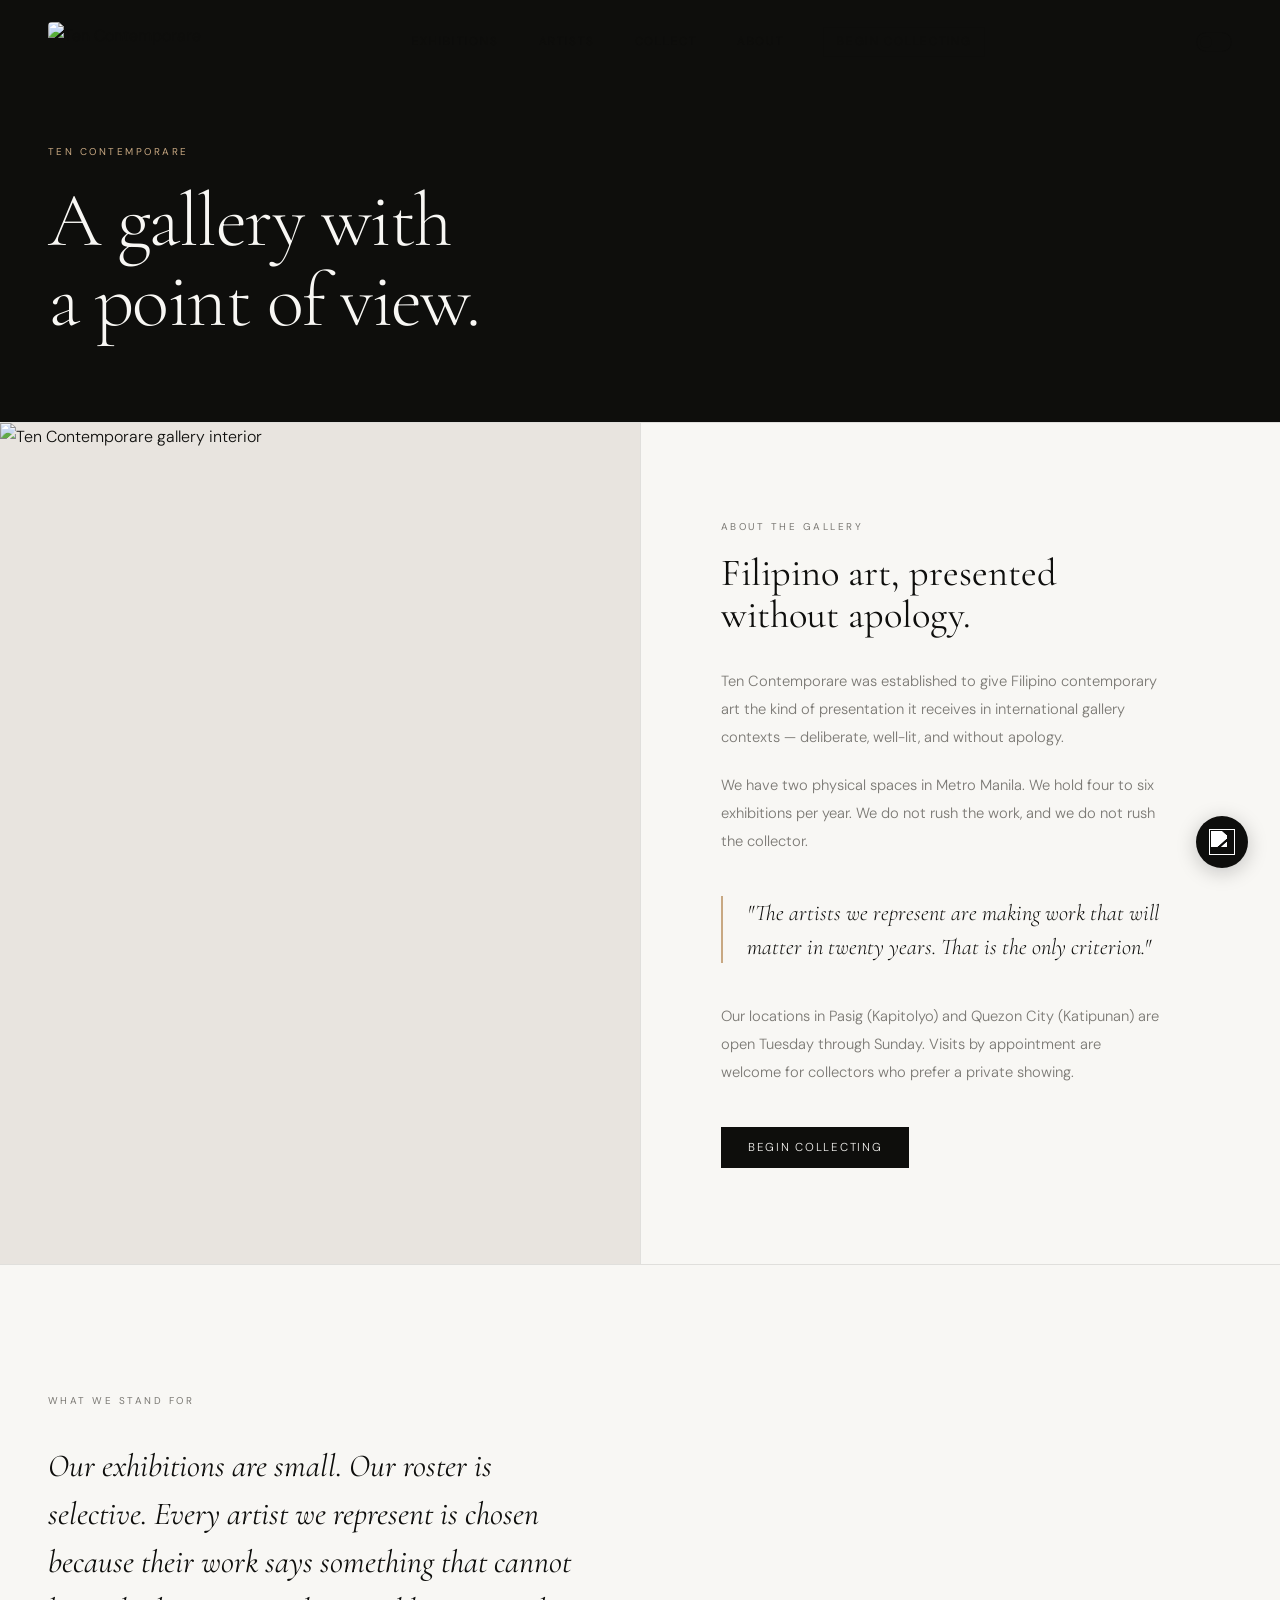
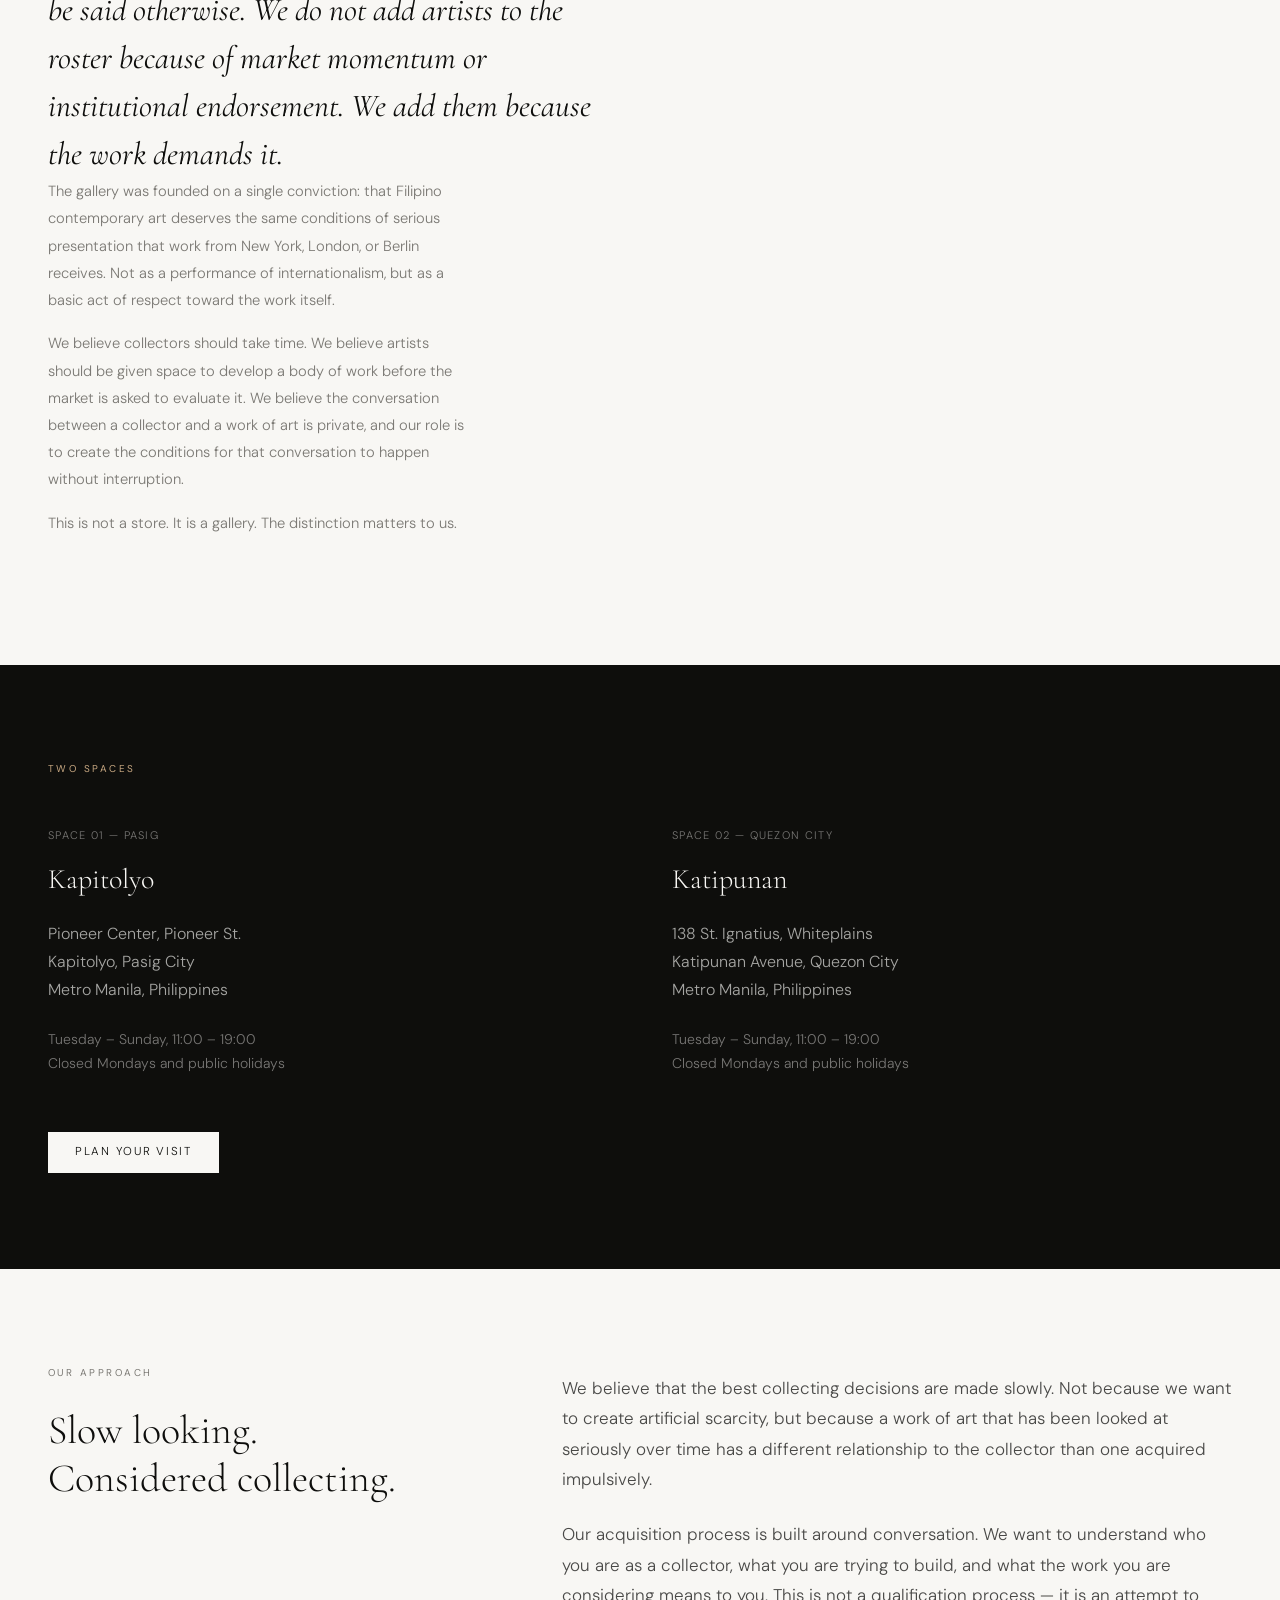
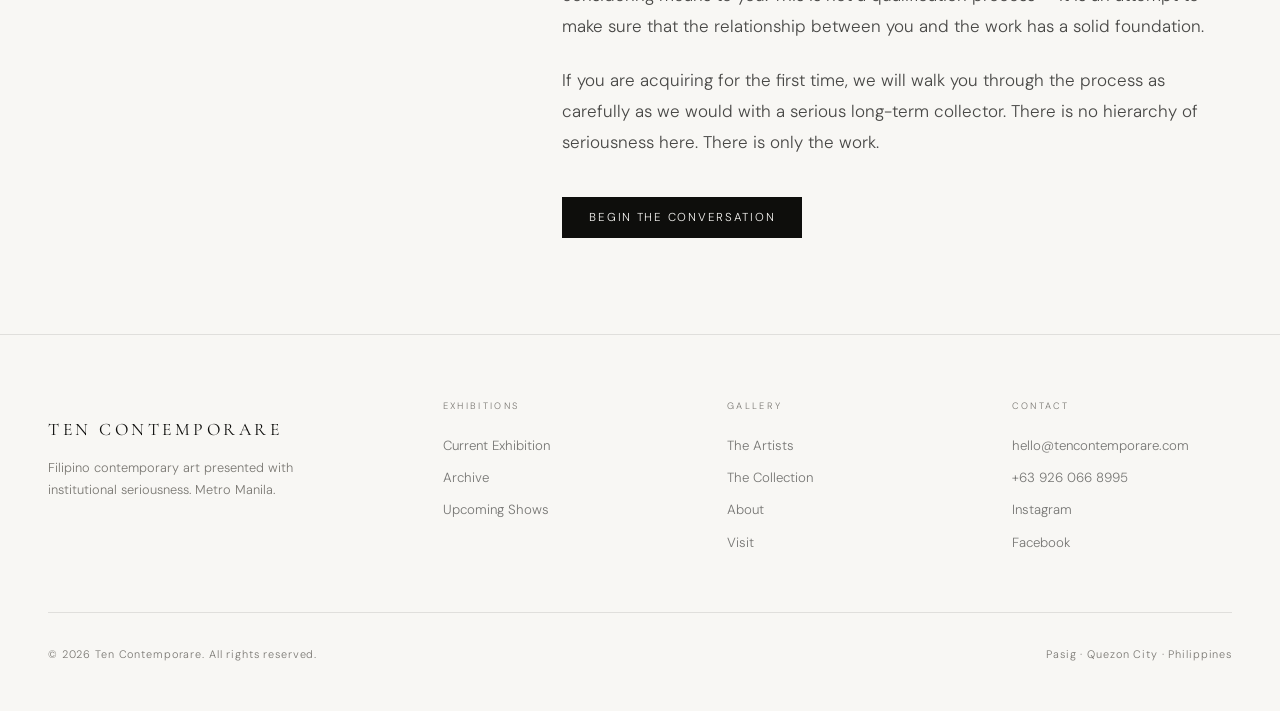
==== commit 1edef3bb: "Use logo image in nav, hero video only - Replace text wordmark with 10c-logo.jpg across all pages - " ====
--- a/about.html
+++ b/about.html
@@ -25,7 +25,7 @@
 <nav id="navbar">
   <div class="nav-inner">
     <a href="/" class="nav-logo" aria-label="Ten Contemporare Home">
-      <span class="nav-logo-text">Ten Contemporare</span>
+      <img src="assets/10c-logo.jpg" alt="Ten Contemporare" class="nav-logo-img">
     </a>
     <div class="nav-links">
       <a href="/exhibitions">Exhibitions</a>
--- a/main.css
+++ b/main.css
@@ -185,14 +185,12 @@
 }
 
 .nav-logo-img {
-  height: 30px;
+  height: 40px;
   width: auto;
   display: block;
-  filter: brightness(0) invert(1);
-  transition: filter 0.35s ease;
-}
-#navbar.nav-scrolled .nav-logo-img { filter: none; }
-html[data-theme="dark"] #navbar.nav-scrolled .nav-logo-img { filter: brightness(0) invert(1); }
+  border-radius: 4px;
+  object-fit: contain;
+}
 
 /* Loader logo */
 .loader-logo {
@@ -443,11 +441,7 @@
    HERO — Looping video bg
 ════════════════════════════ */
 #hero {
-  min-height: 100vh;
-  display: flex;
-  flex-direction: column;
-  justify-content: flex-end;
-  padding: 0 48px 6rem;
+  height: 100vh;
   position: relative;
   background: var(--dark-bg);
   overflow: hidden;
